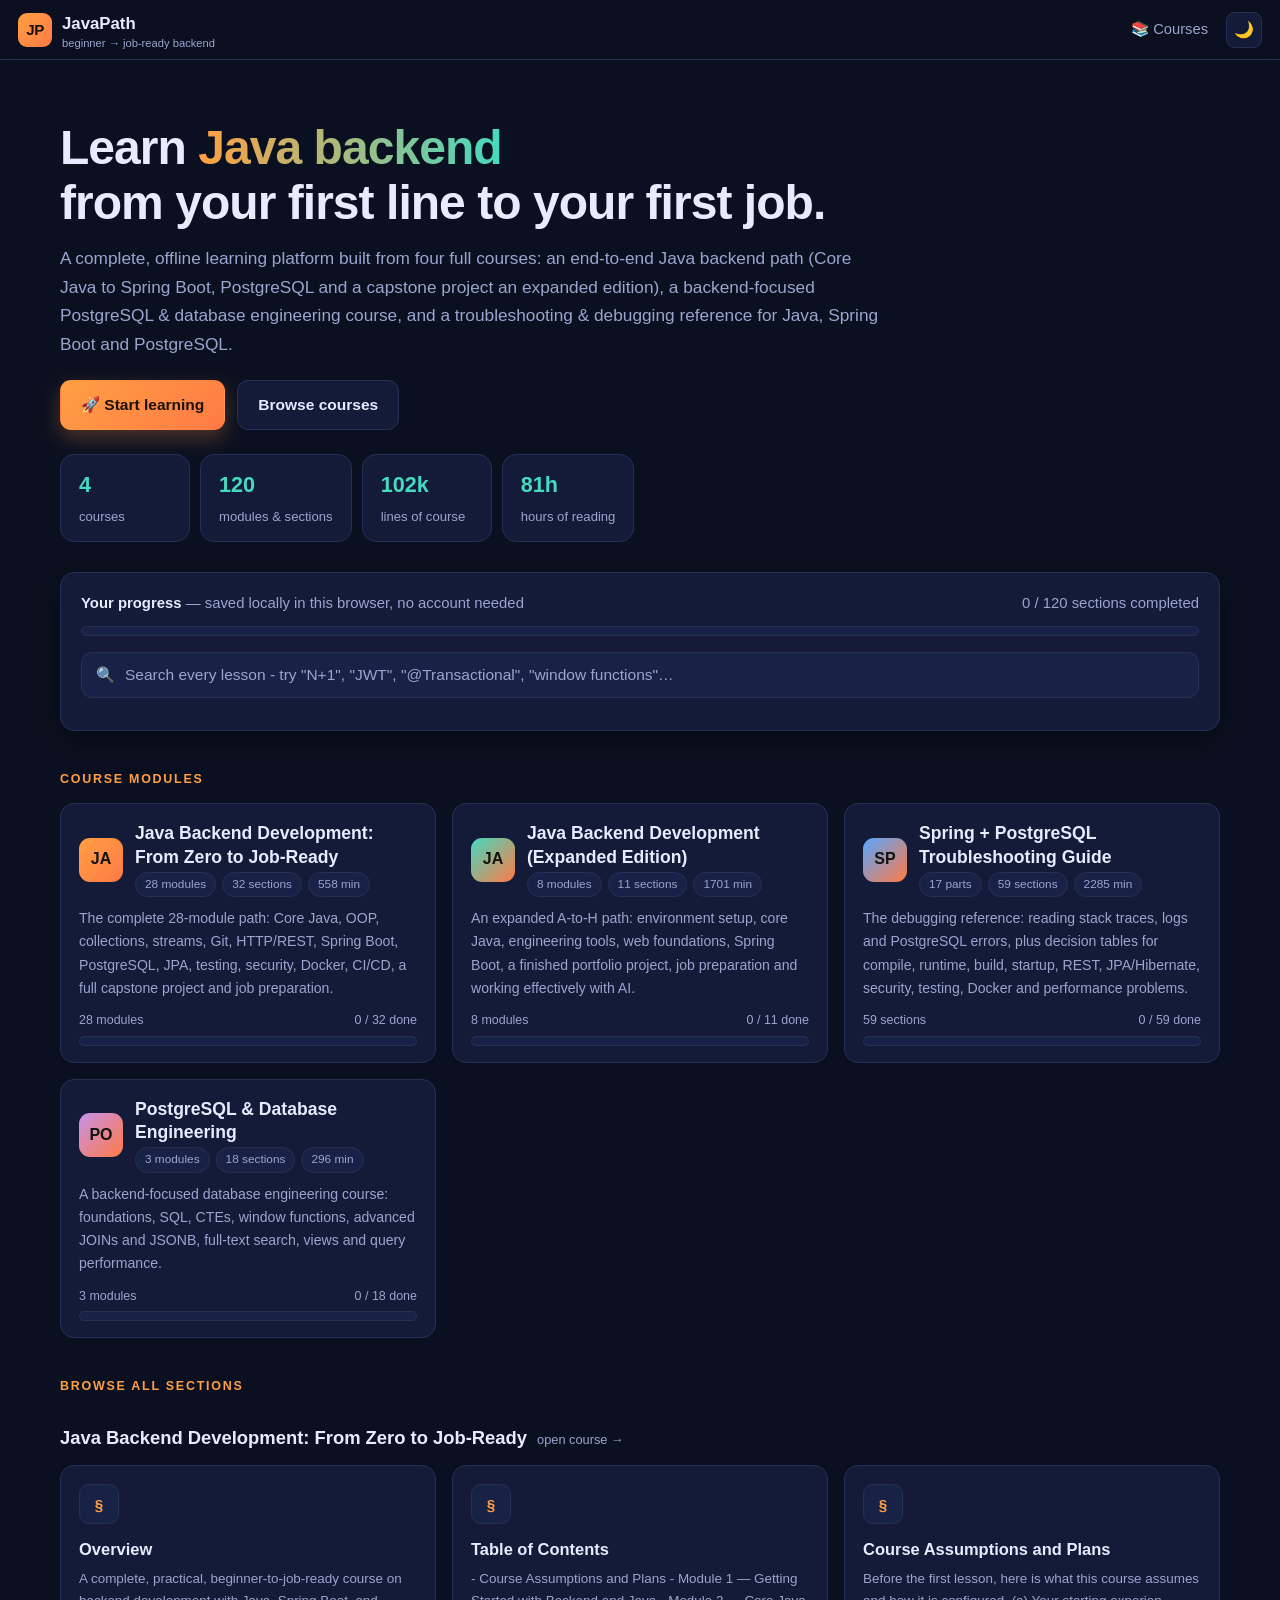
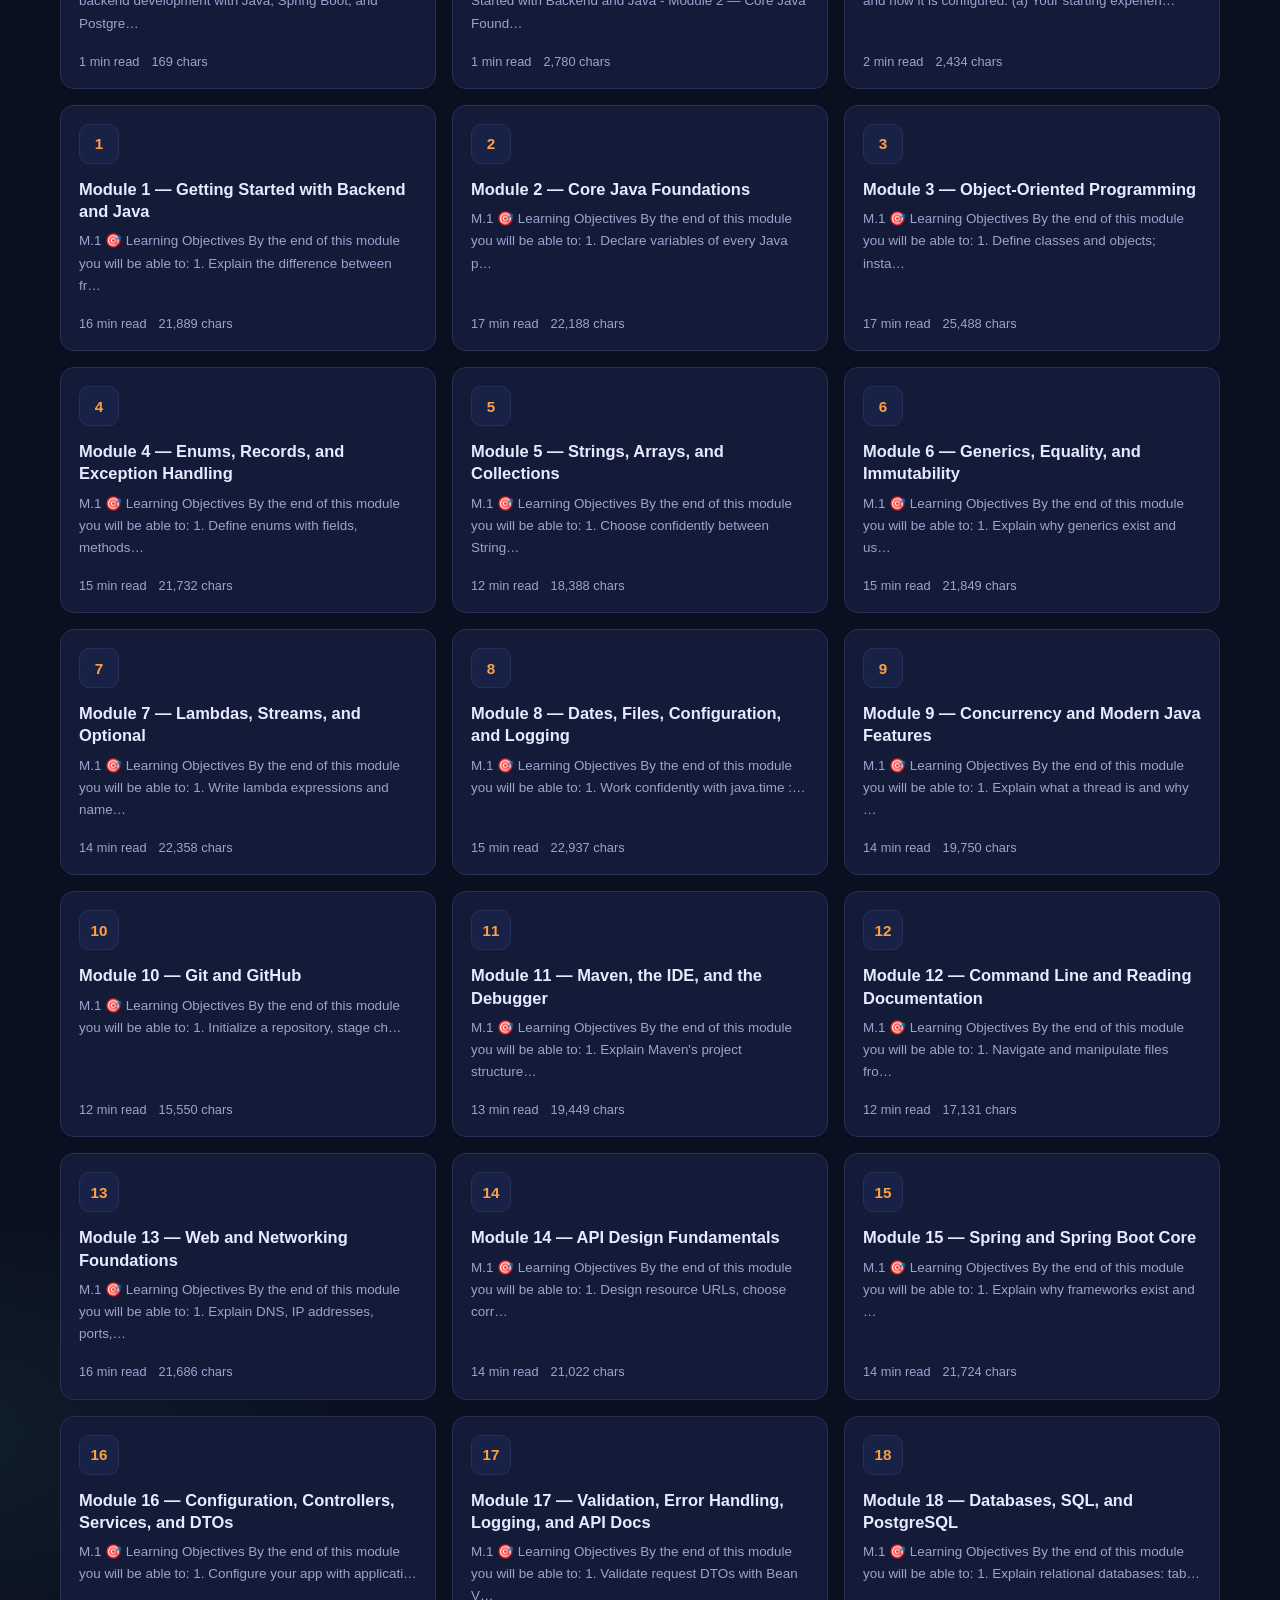
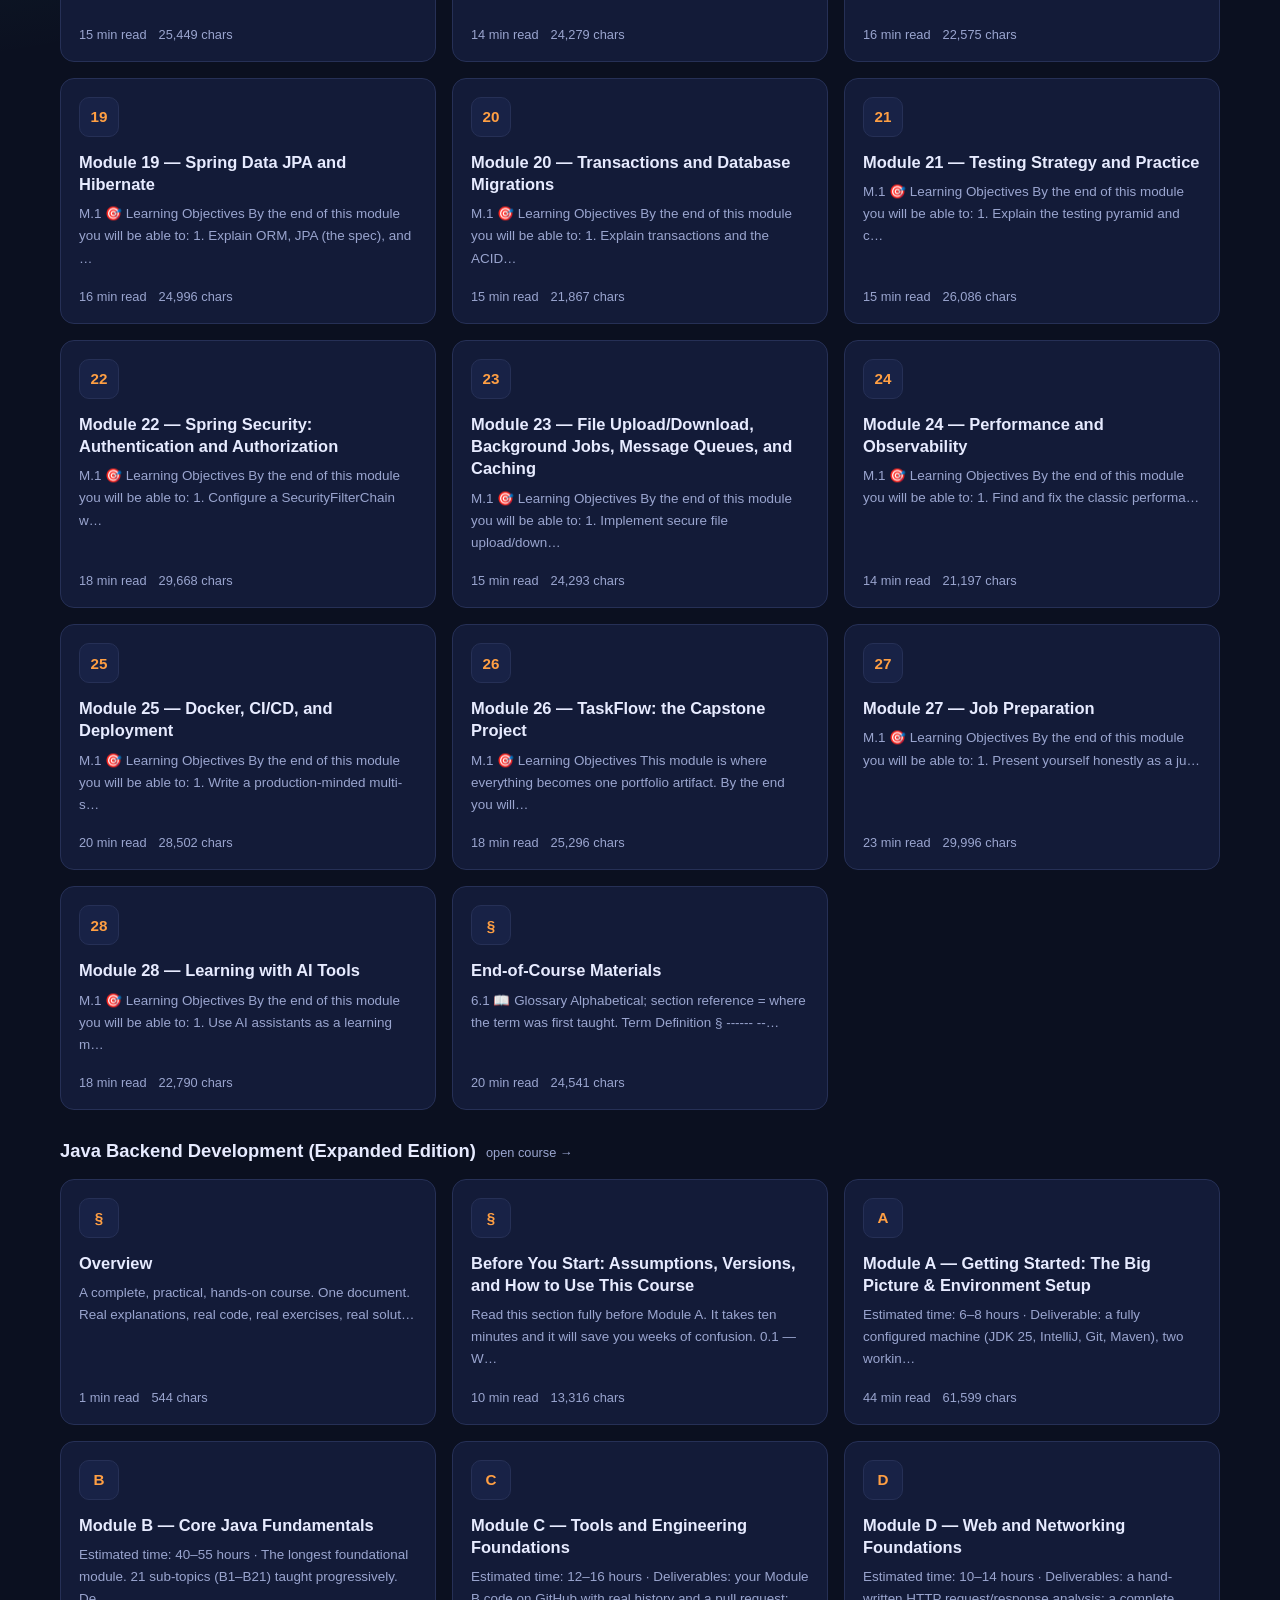
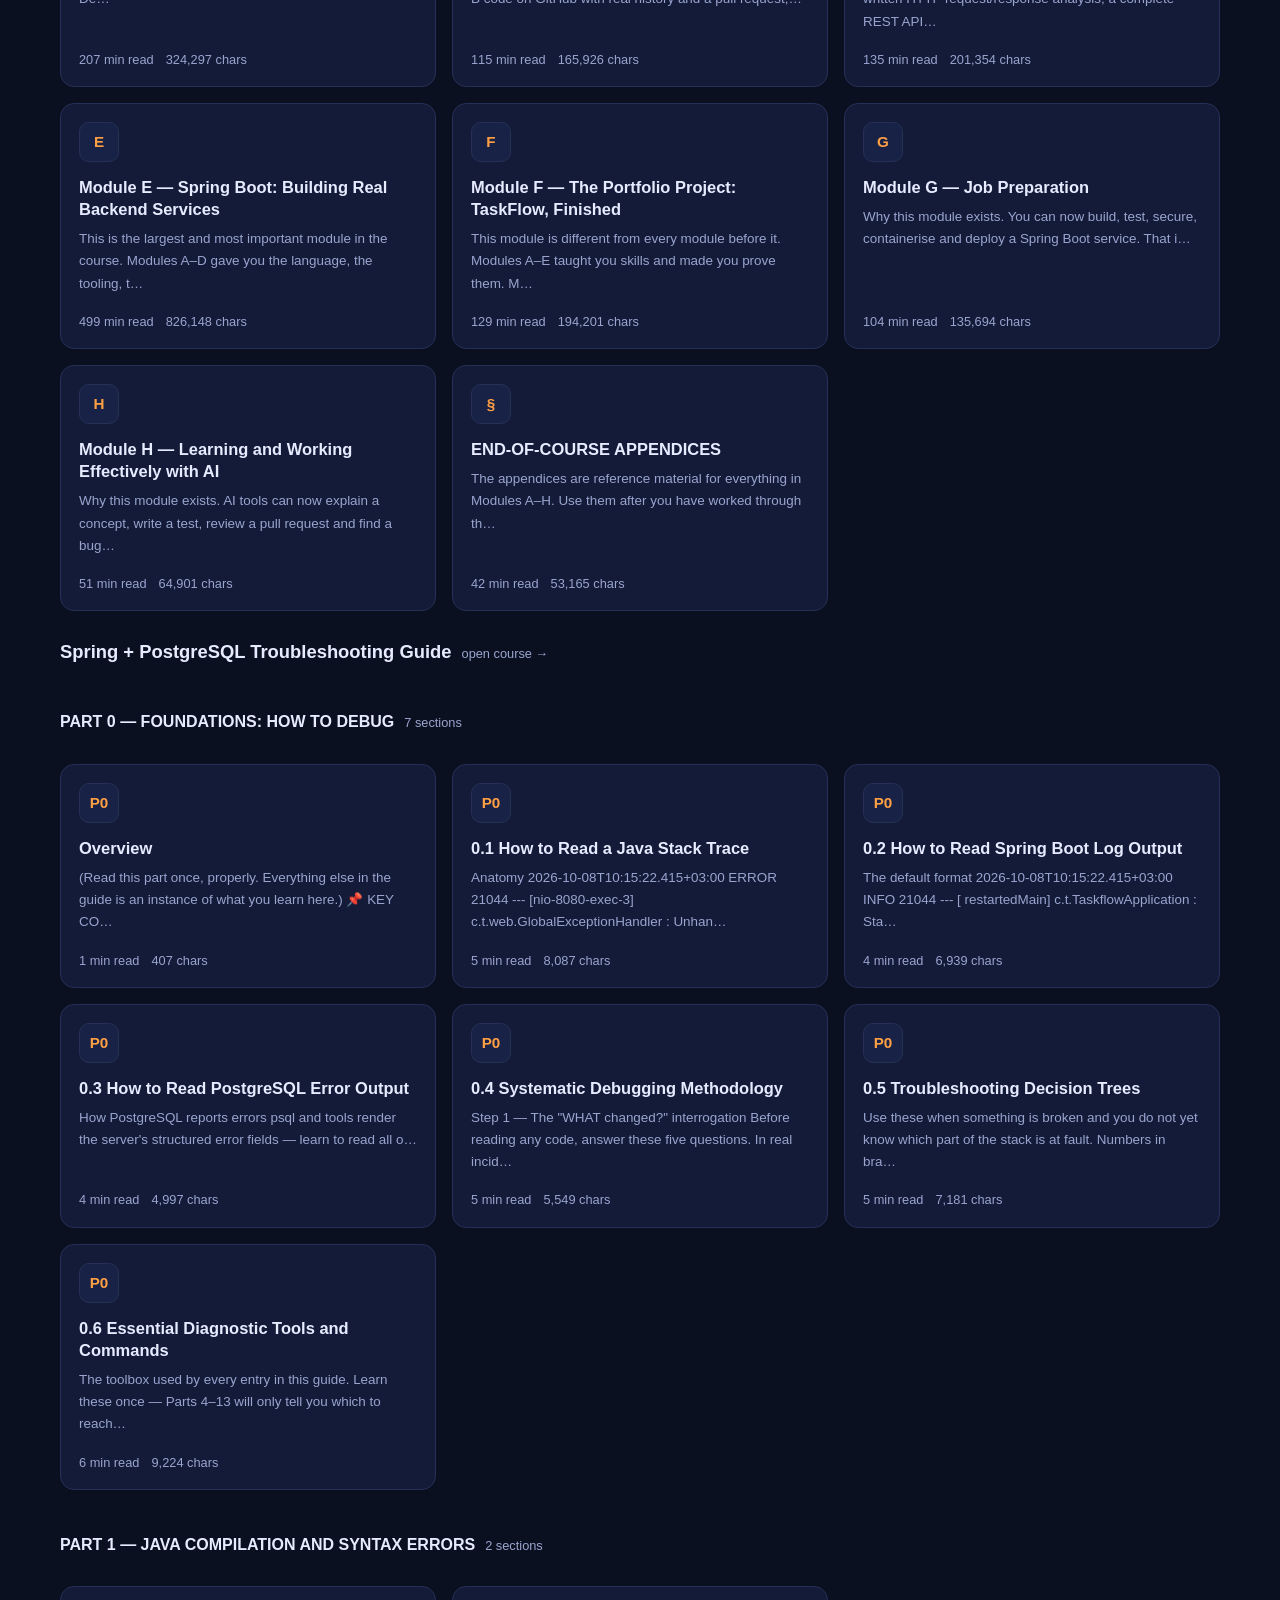
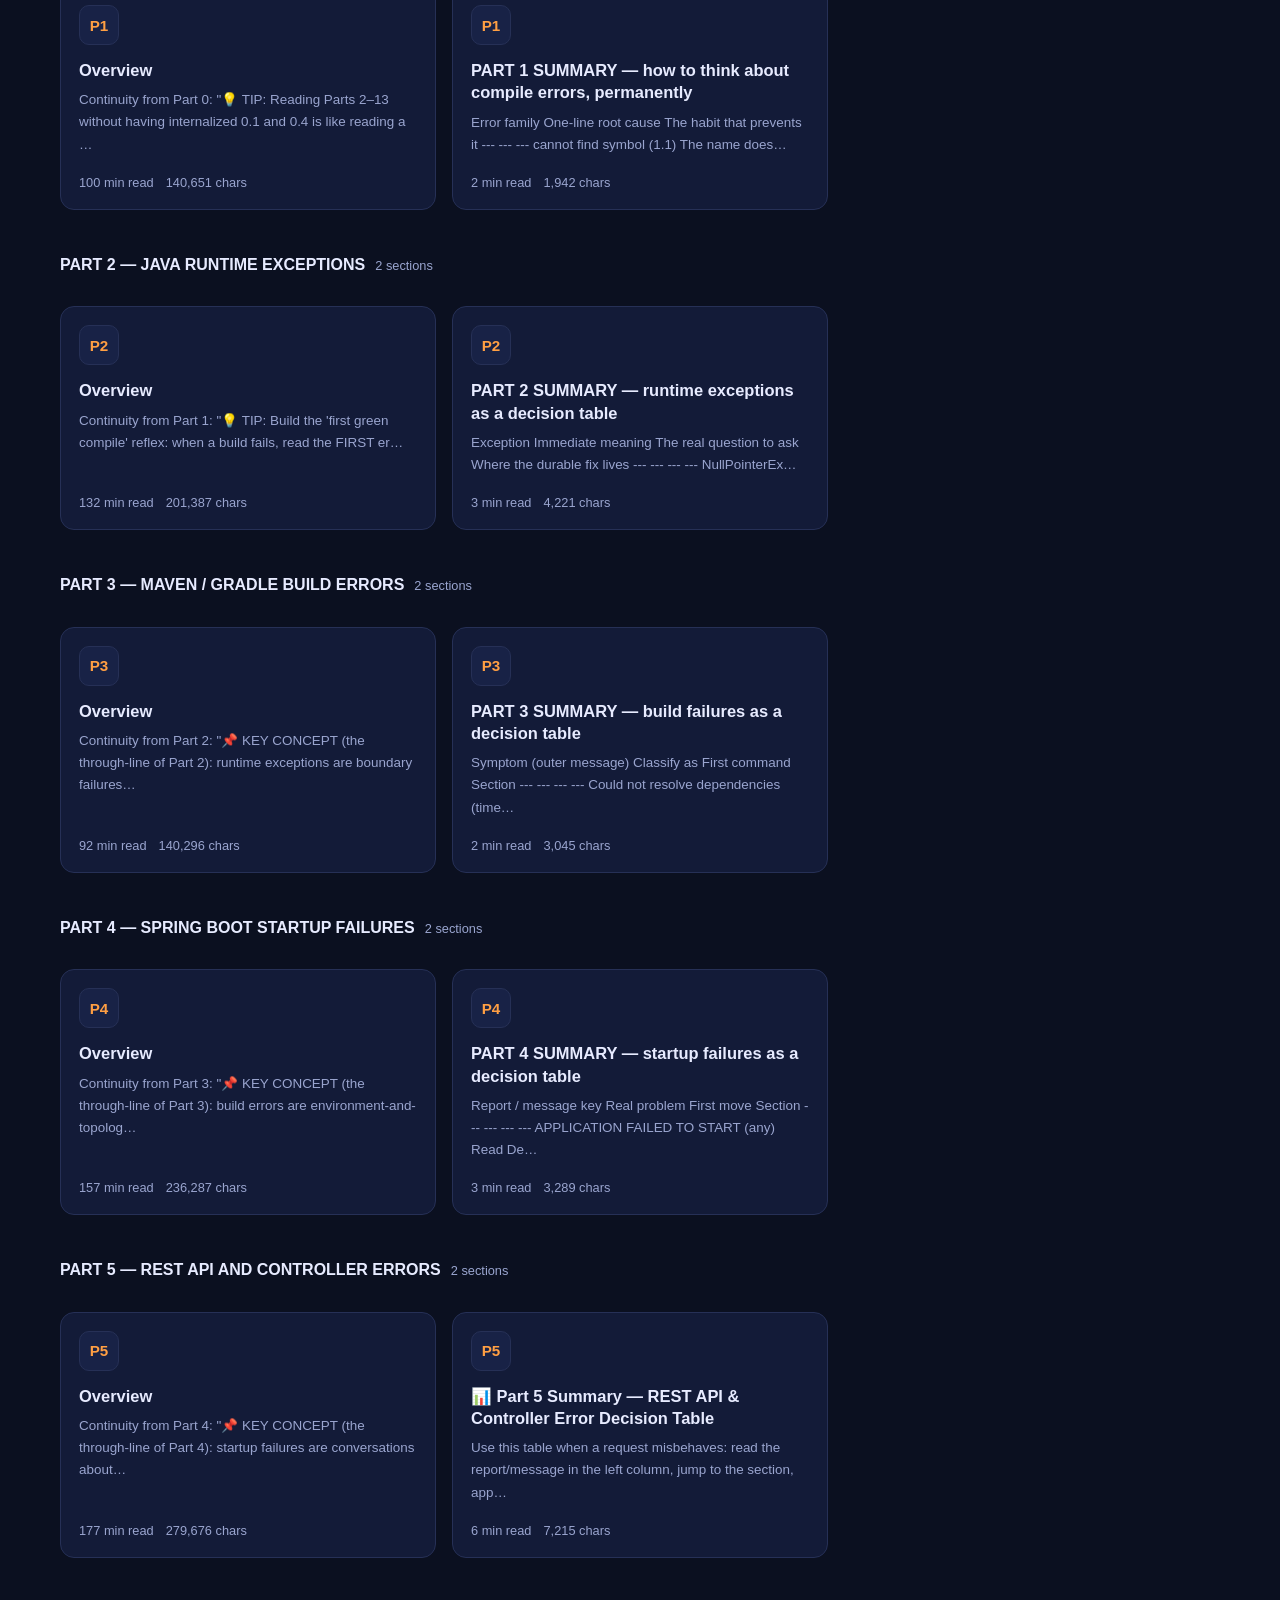
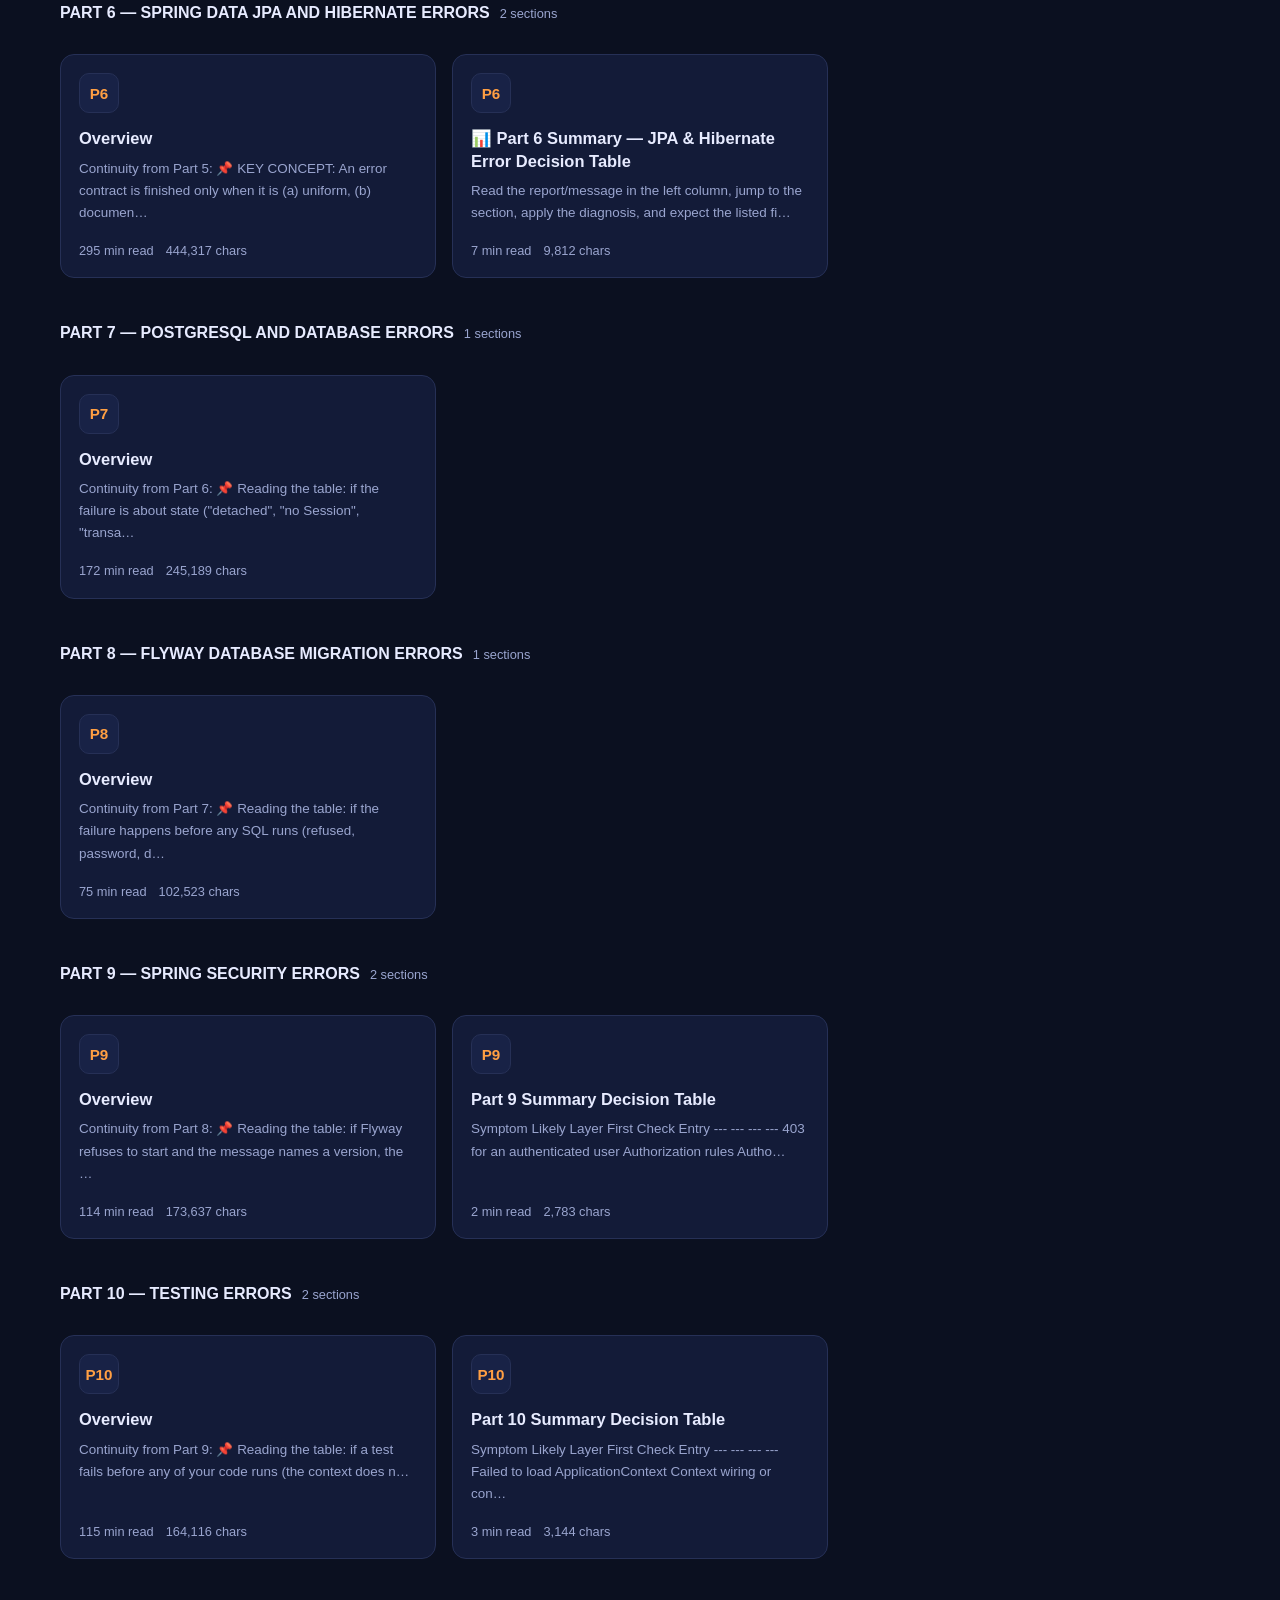
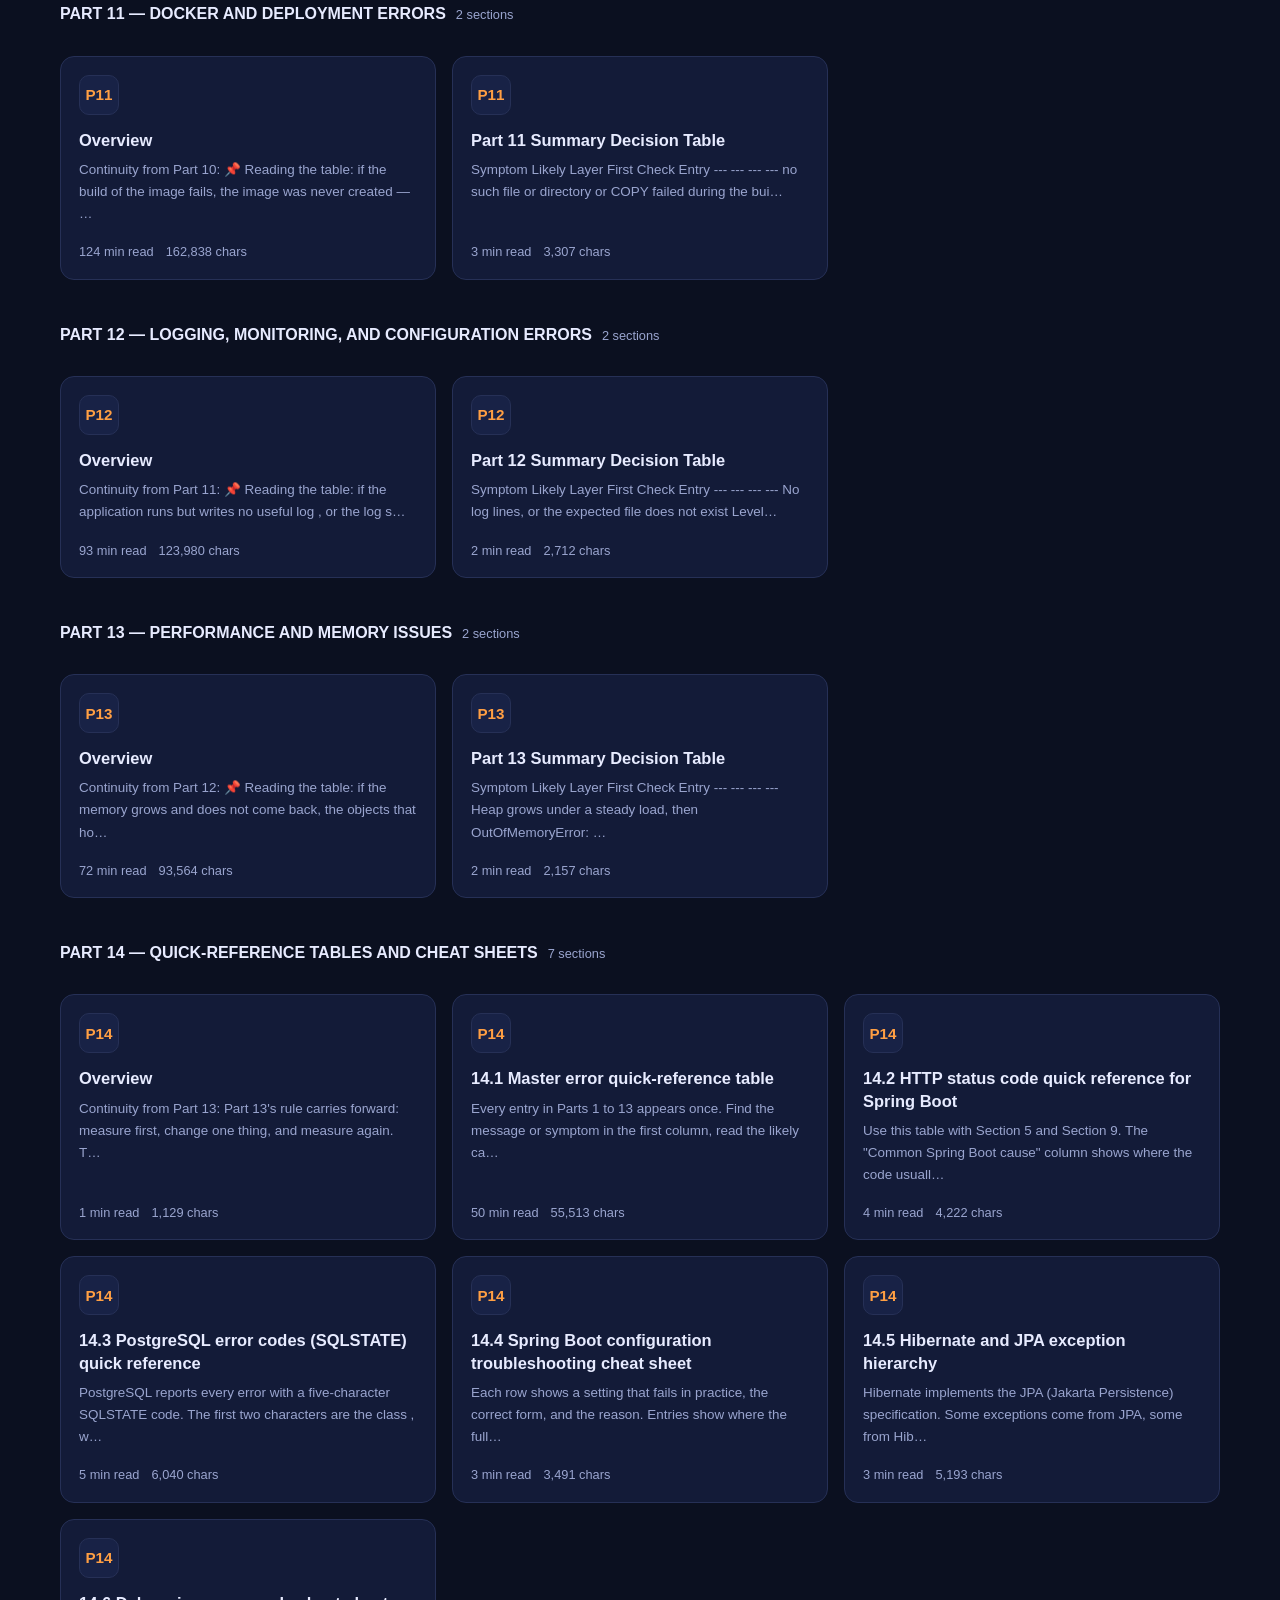
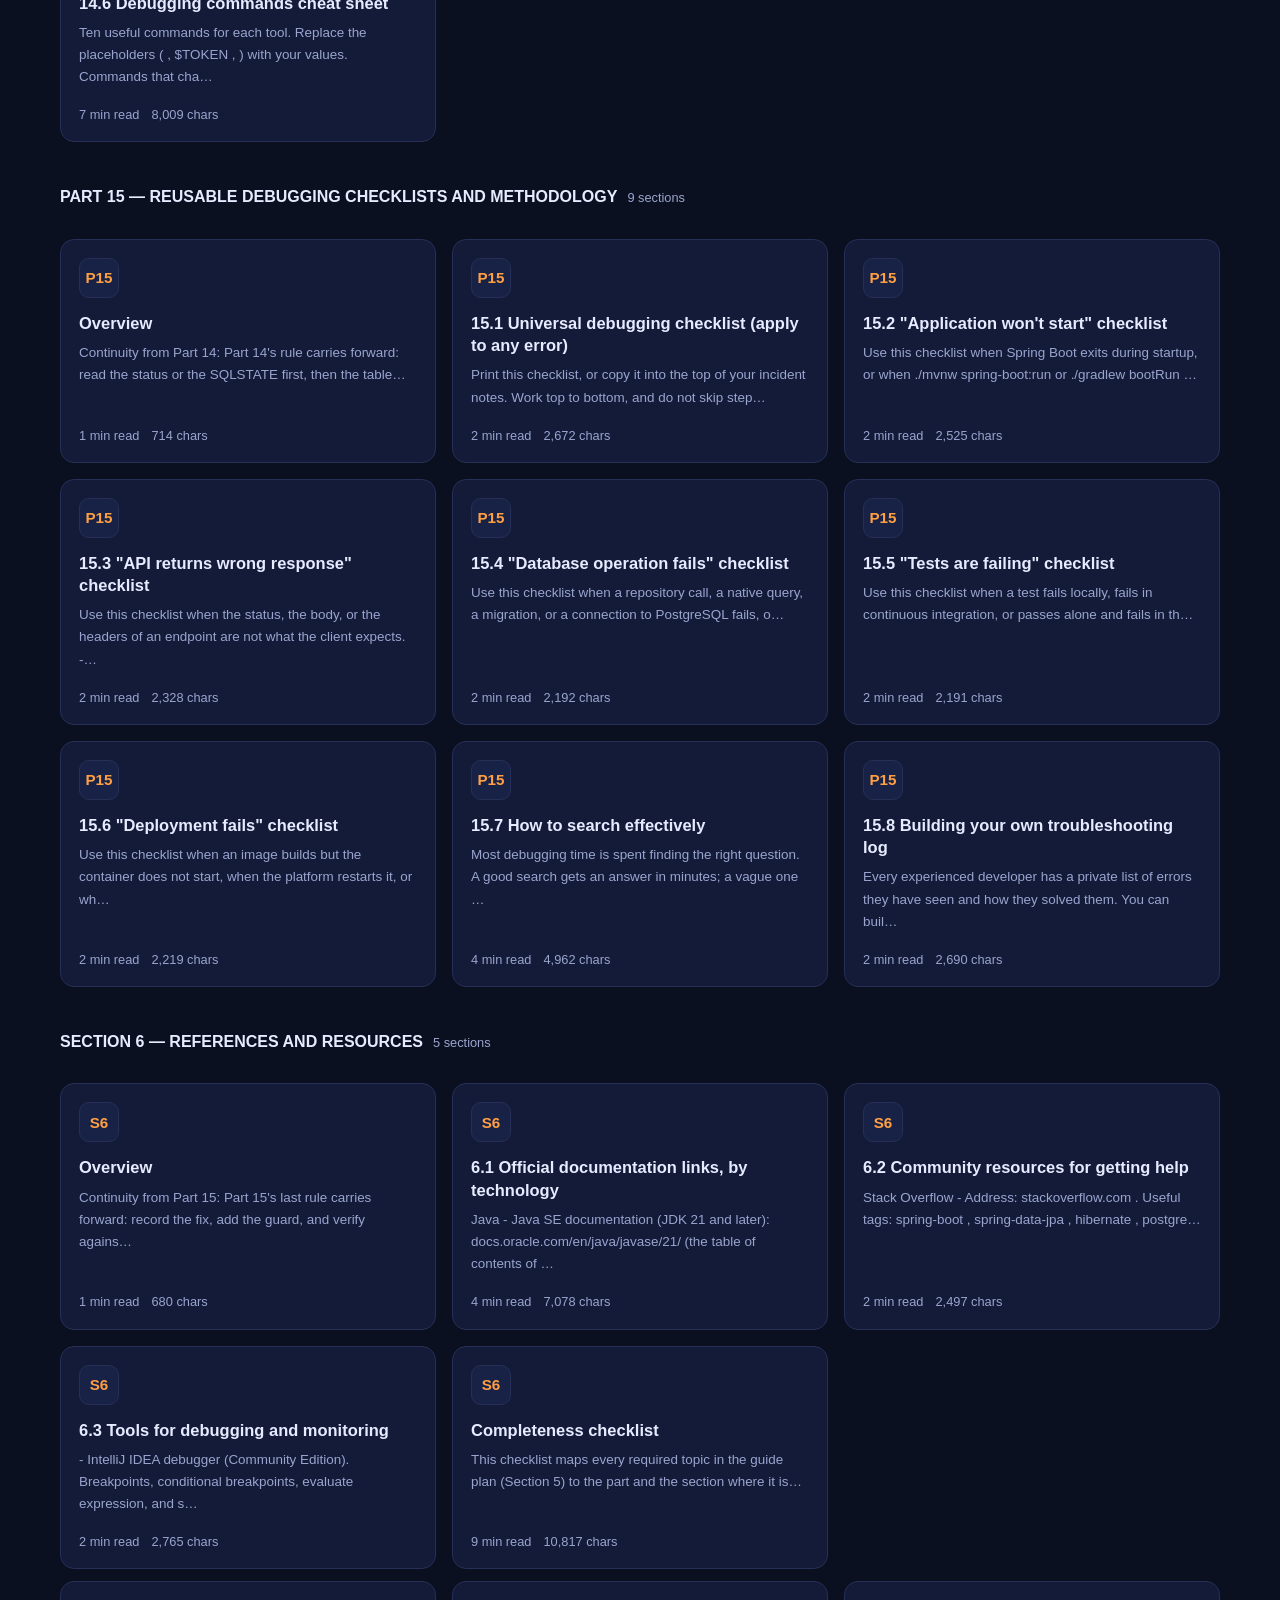
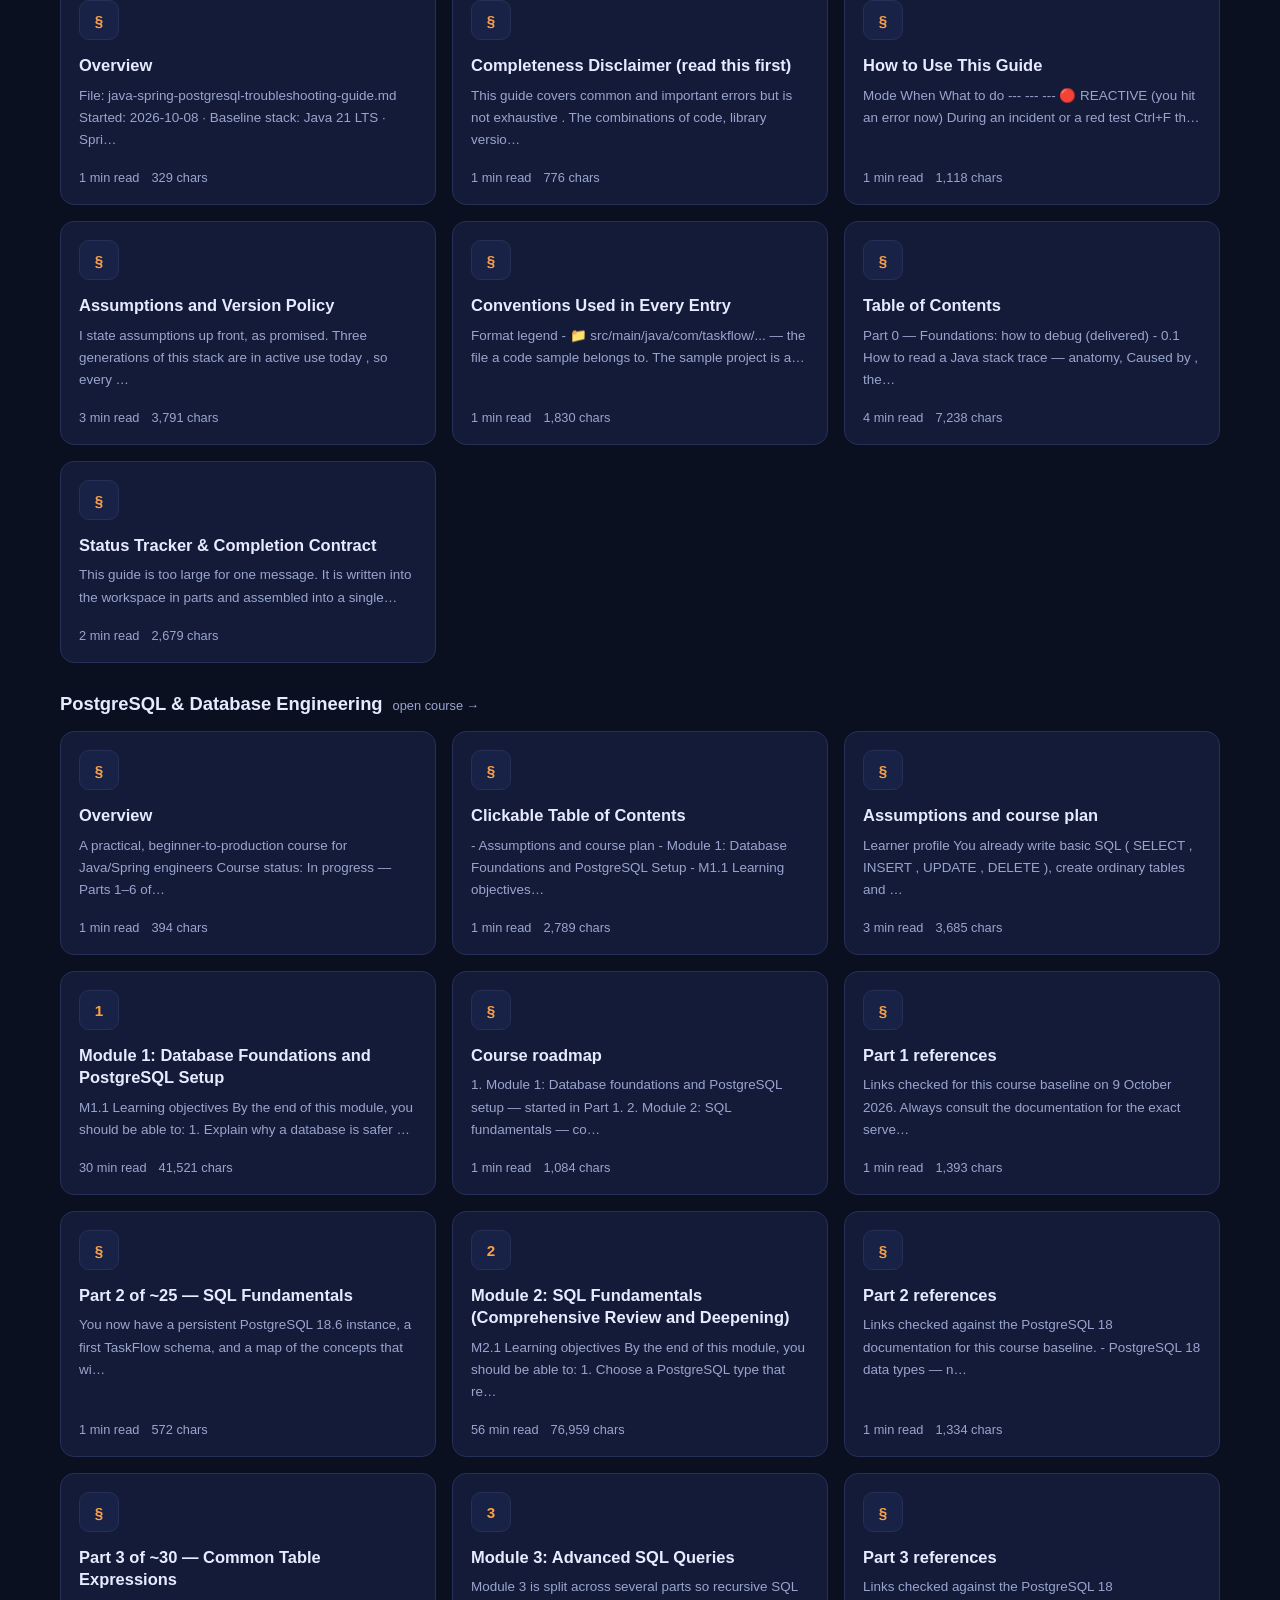
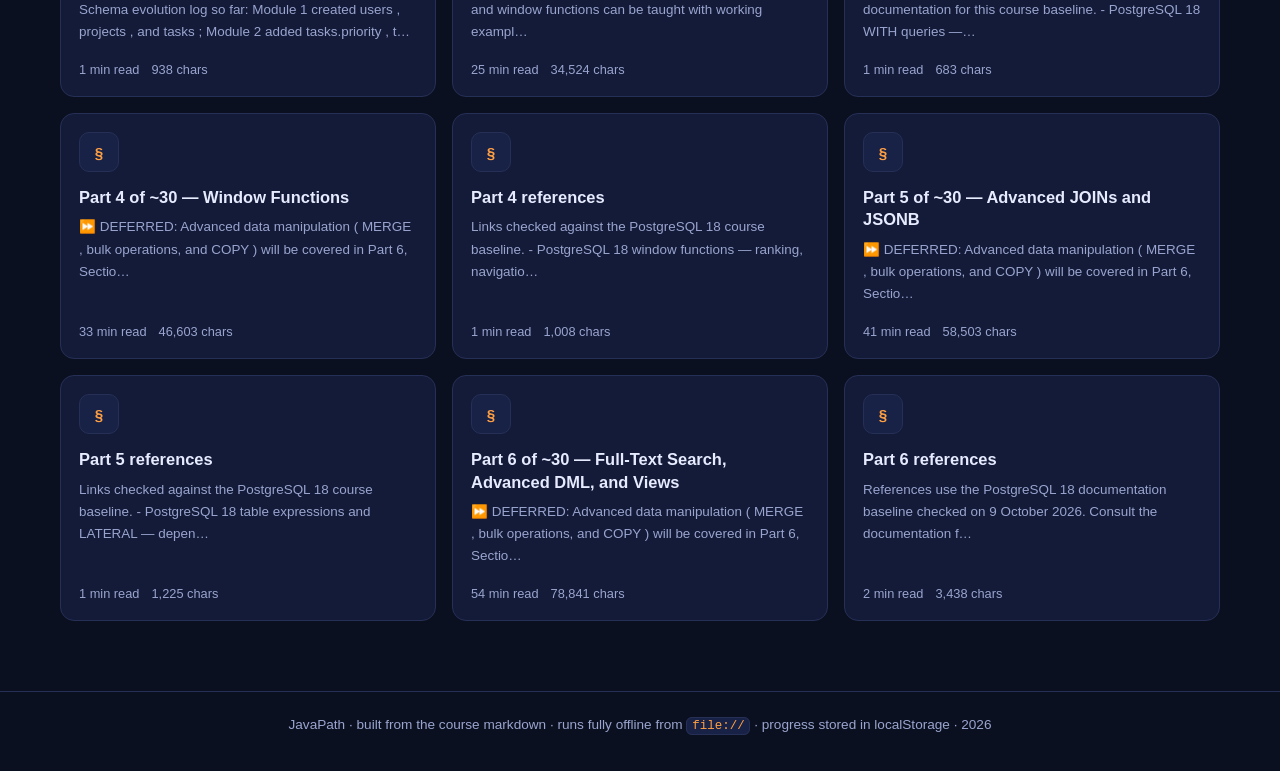
==== index.html @ a3d30bba "Add JavaPath offline learning platform (4 courses, 120 sections)" ====
<!DOCTYPE html>
<html lang="en" data-theme="dark">
<head>
  <meta charset="utf-8">
  <meta name="viewport" content="width=device-width, initial-scale=1">
  <title>JavaPath - Learn Java Backend Development</title>
  <meta name="description" content="A multi-course learning platform: Java backend development, Spring Boot, PostgreSQL, database engineering and a full troubleshooting reference - all in your browser, fully offline.">
  <link rel="stylesheet" href="assets/style.css">
  <link rel="icon" href="data:image/svg+xml,<svg xmlns='http://www.w3.org/2000/svg' viewBox='0 0 100 100'><rect width='100' height='100' rx='22' fill='%23ff9f43'/><text x='50' y='68' font-size='52' font-family='Arial' font-weight='900' text-anchor='middle' fill='%231a1005'>JP</text></svg>">
</head>
<body data-page="index">

  <header class="site-header">
    <a class="brand" href="index.html">
      <span class="brand-mark">JP</span>
      <span>JavaPath<small>beginner &rarr; job-ready backend</small></span>
    </a>
    <div class="header-spacer"></div>
    <nav class="header-nav">
      <a href="#courses" class="hide-mobile">&#128218; Courses</a>
      <button class="icon-btn theme-toggle" type="button" aria-label="Toggle theme">&#127769;</button>
    </nav>
  </header>

  <main>
    <section class="hero">
      <h1>Learn <span class="grad">Java backend</span><br>from your first line to your first job.</h1>
      <p class="lead">
        A complete, offline learning platform built from four full courses: an end-to-end
        Java backend path (Core Java to Spring Boot, PostgreSQL and a capstone project an
        expanded edition), a backend-focused PostgreSQL &amp; database engineering course,
        and a troubleshooting &amp; debugging reference for Java, Spring Boot and PostgreSQL.
      </p>
      <div class="hero-actions">
        <a class="btn btn-primary" id="btn-start" href="#">&#128640; Start learning</a>
        <a class="btn btn-ghost" id="btn-resume" href="#" style="display:none">&#9654; Resume</a>
        <a class="btn btn-ghost" href="#courses">Browse courses</a>
      </div>
      <div class="stats">
        <div class="stat"><b id="stat-courses">4</b><span>courses</span></div>
        <div class="stat"><b id="stat-sections">-</b><span>modules &amp; sections</span></div>
        <div class="stat"><b id="stat-lines">-</b><span>lines of course</span></div>
        <div class="stat"><b id="stat-hours">-</b><span>hours of reading</span></div>
      </div>
    </section>

    <section class="panel">
      <div class="progress-head">
        <span><b>Your progress</b> &mdash; saved locally in this browser, no account needed</span>
        <span id="prog-text"><b>0 / 0</b> sections completed</span>
      </div>
      <div class="bar"><i id="prog-fill"></i></div>

      <div class="searchbox">
        <span>&#128269;</span>
        <input id="search" type="search" placeholder="Search every lesson - try &quot;N+1&quot;, &quot;JWT&quot;, &quot;@Transactional&quot;, &quot;window functions&quot;&hellip;" autocomplete="off">
      </div>
      <div class="search-meta" id="search-meta"></div>
      <div class="results" id="results"></div>
    </section>

    <p class="section-label" id="courses">Course modules</p>
    <section class="course-grid" id="course-grid">
      <div class="empty">Loading courses&hellip;</div>
    </section>

    <p class="section-label" id="browse-label">Browse all sections</p>
    <section id="browse">
      <div class="empty">Loading course&hellip;</div>
    </section>
  </main>

  <footer class="site-footer">
    JavaPath &middot; built from the course markdown &middot; runs fully offline from
    <code>file://</code> &middot; progress stored in localStorage &middot; <span id="year"></span>
  </footer>

  <noscript><div class="empty">This platform needs JavaScript to render the courses.</div></noscript>

  <script src="assets/course-data.js"></script>
  <script src="assets/app.js"></script>
</body>
</html>
---- assets/style.css ----
/* ============================================================
   JavaPath - learn Java backend, static course platform
   Dark by default, light via [data-theme="light"].
   ============================================================ */

:root {
  --bg: #0b1020;
  --bg-soft: #0f1630;
  --surface: #131b38;
  --surface-2: #182246;
  --border: #263056;
  --text: #e7ebff;
  --text-dim: #9aa5cf;
  --accent: #ff9f43;
  --accent-2: #45d9c0;
  --accent-ink: #1a1005;
  --danger: #ff6b6b;
  --ok: #3ddc84;
  --info: #58a6ff;
  --shadow: 0 10px 30px rgba(0, 0, 0, .35);
  --radius: 14px;
  --mono: "Cascadia Code", "JetBrains Mono", Consolas, "Courier New", monospace;
  --sans: -apple-system, BlinkMacSystemFont, "Segoe UI", Roboto, Helvetica, Arial, sans-serif;
  --header-h: 60px;
}

[data-theme="light"] {
  --bg: #f4f6fc;
  --bg-soft: #eceffb;
  --surface: #ffffff;
  --surface-2: #f1f3fb;
  --border: #d9deee;
  --text: #1c2340;
  --text-dim: #5c6690;
  --accent: #d97706;
  --accent-2: #0d9488;
  --accent-ink: #fff8ec;
  --danger: #d64545;
  --ok: #148a4b;
  --info: #2563eb;
  --shadow: 0 8px 24px rgba(30, 40, 90, .10);
}

* { box-sizing: border-box; }

html { scroll-behavior: smooth; }

body {
  margin: 0;
  font-family: var(--sans);
  background:
    radial-gradient(1000px 500px at 85% -10%, rgba(255, 159, 67, .10), transparent 60%),
    radial-gradient(900px 420px at -10% 20%, rgba(69, 217, 192, .08), transparent 55%),
    var(--bg);
  color: var(--text);
  line-height: 1.65;
  min-height: 100vh;
}

a { color: var(--accent-2); text-decoration: none; }
a:hover { text-decoration: underline; }

code {
  font-family: var(--mono);
  font-size: .92em;
  background: var(--surface-2);
  border: 1px solid var(--border);
  border-radius: 6px;
  padding: .08em .38em;
  color: var(--accent);
  overflow-wrap: anywhere;
}

/* ---------------- header ---------------- */

.site-header {
  position: sticky;
  top: 0;
  z-index: 50;
  height: var(--header-h);
  display: flex;
  align-items: center;
  gap: 14px;
  padding: 0 18px;
  background: color-mix(in srgb, var(--bg) 82%, transparent);
  backdrop-filter: blur(10px);
  border-bottom: 1px solid var(--border);
}

.brand {
  display: flex;
  align-items: center;
  gap: 10px;
  font-weight: 800;
  font-size: 1.05rem;
  color: var(--text);
}
.brand:hover { text-decoration: none; }

.brand-mark {
  display: inline-grid;
  place-items: center;
  width: 34px;
  height: 34px;
  border-radius: 9px;
  background: linear-gradient(135deg, var(--accent), #ff7a45);
  color: var(--accent-ink);
  font-weight: 900;
  font-size: .95rem;
  letter-spacing: -.5px;
}

.brand small {
  display: block;
  font-weight: 500;
  font-size: .7rem;
  color: var(--text-dim);
  line-height: 1;
}

.header-spacer { flex: 1; }

.header-nav {
  display: flex;
  align-items: center;
  gap: 8px;
}

.header-nav a {
  color: var(--text-dim);
  font-size: .92rem;
  padding: 7px 10px;
  border-radius: 8px;
}
.header-nav a:hover { background: var(--surface-2); color: var(--text); text-decoration: none; }

.icon-btn {
  border: 1px solid var(--border);
  background: var(--surface);
  color: var(--text);
  font-size: 1rem;
  width: 36px;
  height: 36px;
  border-radius: 9px;
  cursor: pointer;
  display: inline-grid;
  place-items: center;
  transition: transform .12s ease, background .12s ease;
}
.icon-btn:hover { background: var(--surface-2); transform: translateY(-1px); }

.hamburger { display: none; }

/* ---------------- shared ---------------- */

main {
  max-width: 1200px;
  margin: 0 auto;
  padding: 26px 20px 70px;
}

.btn {
  display: inline-flex;
  align-items: center;
  gap: 8px;
  border: 1px solid transparent;
  border-radius: 11px;
  padding: 11px 20px;
  font-size: .97rem;
  font-weight: 700;
  cursor: pointer;
  font-family: var(--sans);
  transition: transform .12s ease, box-shadow .12s ease, background .12s ease;
}
.btn:hover { transform: translateY(-2px); text-decoration: none; }

.btn-primary {
  background: linear-gradient(135deg, var(--accent), #ff7a45);
  color: var(--accent-ink);
  box-shadow: 0 8px 20px rgba(255, 140, 60, .28);
}

.btn-ghost {
  background: var(--surface);
  color: var(--text);
  border-color: var(--border);
}
.btn-ghost:hover { background: var(--surface-2); }

.btn-ok { background: var(--ok); color: #06240f; }

.chip {
  display: inline-flex;
  align-items: center;
  gap: 6px;
  background: var(--surface);
  border: 1px solid var(--border);
  color: var(--text-dim);
  border-radius: 999px;
  padding: 6px 13px;
  font-size: .85rem;
  cursor: pointer;
  margin: 4px 6px 4px 0;
}
.chip:hover { border-color: var(--accent-2); color: var(--text); text-decoration: none; }

.section-label {
  font-size: .78rem;
  font-weight: 800;
  letter-spacing: .14em;
  text-transform: uppercase;
  color: var(--accent);
  margin: 38px 0 14px;
}

/* ---------------- hero ---------------- */

.hero { padding: 34px 0 8px; }

.hero h1 {
  font-size: clamp(1.9rem, 4.4vw, 3rem);
  line-height: 1.15;
  margin: 0 0 14px;
  letter-spacing: -.02em;
}

.hero h1 .grad {
  background: linear-gradient(90deg, var(--accent), var(--accent-2));
  -webkit-background-clip: text;
  background-clip: text;
  color: transparent;
}

.hero p.lead {
  font-size: 1.08rem;
  color: var(--text-dim);
  max-width: 820px;
  margin: 0 0 22px;
}

.hero-actions { display: flex; flex-wrap: wrap; gap: 12px; margin-bottom: 8px; }

.stats {
  display: flex;
  flex-wrap: wrap;
  gap: 10px;
  margin-top: 24px;
}

.stat {
  background: var(--surface);
  border: 1px solid var(--border);
  border-radius: var(--radius);
  padding: 12px 18px;
  min-width: 130px;
}
.stat b { display: block; font-size: 1.35rem; color: var(--accent-2); }
.stat span { font-size: .82rem; color: var(--text-dim); }

/* ---------------- progress + search ---------------- */

.panel {
  background: var(--surface);
  border: 1px solid var(--border);
  border-radius: var(--radius);
  padding: 18px 20px;
  margin-top: 22px;
  box-shadow: var(--shadow);
}

.progress-head {
  display: flex;
  justify-content: space-between;
  align-items: baseline;
  gap: 12px;
  margin-bottom: 10px;
  font-size: .93rem;
  color: var(--text-dim);
  flex-wrap: wrap;
}
.progress-head b { color: var(--text); }

.bar {
  height: 10px;
  border-radius: 999px;
  background: var(--surface-2);
  border: 1px solid var(--border);
  overflow: hidden;
}
.bar > i {
  display: block;
  height: 100%;
  width: 0;
  background: linear-gradient(90deg, var(--accent), var(--accent-2));
  border-radius: 999px;
  transition: width .4s ease;
}

.searchbox {
  display: flex;
  align-items: center;
  gap: 10px;
  margin-top: 16px;
  background: var(--surface-2);
  border: 1px solid var(--border);
  border-radius: 11px;
  padding: 4px 6px 4px 14px;
}
.searchbox input {
  flex: 1;
  background: none;
  border: 0;
  outline: 0;
  color: var(--text);
  font-size: .97rem;
  padding: 9px 0;
  font-family: var(--sans);
}
.searchbox input::placeholder { color: var(--text-dim); }
.searchbox span { color: var(--text-dim); font-size: .95rem; }

.search-meta { margin-top: 10px; font-size: .87rem; color: var(--text-dim); }

/* ---------------- course + module grid ---------------- */

.grid {
  display: grid;
  grid-template-columns: repeat(auto-fill, minmax(285px, 1fr));
  gap: 16px;
}

.course-grid {
  display: grid;
  grid-template-columns: repeat(auto-fill, minmax(320px, 1fr));
  gap: 16px;
}

.card {
  position: relative;
  display: flex;
  flex-direction: column;
  gap: 8px;
  background: var(--surface);
  border: 1px solid var(--border);
  border-radius: var(--radius);
  padding: 18px 18px 16px;
  color: var(--text);
  transition: transform .14s ease, border-color .14s ease, box-shadow .14s ease;
  overflow: hidden;
}
.card:hover {
  transform: translateY(-4px);
  border-color: var(--accent);
  box-shadow: var(--shadow);
  text-decoration: none;
}
.card::after {
  content: "";
  position: absolute;
  inset: auto 0 0 0;
  height: 3px;
  background: linear-gradient(90deg, var(--accent), var(--accent-2));
  opacity: 0;
  transition: opacity .14s ease;
}
.card:hover::after { opacity: 1; }

.card .num {
  width: 40px;
  height: 40px;
  border-radius: 10px;
  display: grid;
  place-items: center;
  font-weight: 900;
  background: var(--surface-2);
  border: 1px solid var(--border);
  color: var(--accent);
  font-size: .95rem;
}
.card.done .num {
  background: rgba(61, 220, 132, .14);
  border-color: var(--ok);
  color: var(--ok);
}

.card h3 { margin: 6px 0 0; font-size: 1.03rem; line-height: 1.35; }

.card .meta {
  display: flex;
  gap: 12px;
  font-size: .8rem;
  color: var(--text-dim);
  margin-top: auto;
  padding-top: 8px;
}

.card .badge-done {
  position: absolute;
  top: 14px;
  right: 14px;
  font-size: .72rem;
  font-weight: 800;
  color: var(--ok);
  background: rgba(61, 220, 132, .12);
  border: 1px solid rgba(61, 220, 132, .4);
  padding: 3px 9px;
  border-radius: 999px;
}

.card .snippet { font-size: .84rem; color: var(--text-dim); }
.card .snippet mark,
.result mark {
  background: rgba(255, 159, 67, .3);
  color: var(--text);
  border-radius: 3px;
  padding: 0 2px;
}

/* course card specifics */
.course-card { gap: 10px; }
.course-card .cc-top { display: flex; align-items: center; gap: 12px; }
.course-card .cc-mark {
  width: 44px;
  height: 44px;
  flex: 0 0 44px;
  border-radius: 11px;
  display: grid;
  place-items: center;
  font-weight: 900;
  color: #10130f;
  font-size: 1rem;
}
.course-card h3 { margin: 0; font-size: 1.1rem; }
.course-card .cc-sub { font-size: .88rem; color: var(--text-dim); margin: 0; }
.course-card .cc-features { display: flex; flex-wrap: wrap; gap: 6px; margin-top: 2px; }
.course-card .cc-features span {
  font-size: .74rem;
  color: var(--text-dim);
  background: var(--surface-2);
  border: 1px solid var(--border);
  border-radius: 999px;
  padding: 2px 9px;
}
.course-card .cc-progress { margin-top: auto; }
.course-card .cc-progress .cc-line {
  display: flex; justify-content: space-between; font-size: .78rem; color: var(--text-dim); margin-bottom: 5px;
}

/* parts / groups */
.group-head {
  display: flex;
  align-items: baseline;
  gap: 10px;
  margin: 26px 0 12px;
  flex-wrap: wrap;
}
.group-head h2 { margin: 0; font-size: 1.15rem; }
.group-head .g-count { font-size: .8rem; color: var(--text-dim); }

/* search results */
.results { display: grid; gap: 10px; margin-top: 14px; }
.result {
  display: block;
  background: var(--surface);
  border: 1px solid var(--border);
  border-radius: 11px;
  padding: 12px 15px;
  color: var(--text);
}
.result:hover { border-color: var(--accent-2); text-decoration: none; }
.result .r-top { display: flex; gap: 8px; align-items: baseline; flex-wrap: wrap; }
.result .r-course { font-size: .72rem; text-transform: uppercase; letter-spacing: .08em; color: var(--accent); font-weight: 800; }
.result .r-title { font-weight: 700; }
.result .r-snippet { font-size: .85rem; color: var(--text-dim); margin-top: 4px; }

/* ---------------- footer ---------------- */

.site-footer {
  border-top: 1px solid var(--border);
  color: var(--text-dim);
  font-size: .85rem;
  text-align: center;
  padding: 22px 14px 34px;
}

/* ---------------- lesson layout ---------------- */

.shell {
  display: grid;
  grid-template-columns: 304px minmax(0, 1fr);
  gap: 0;
  max-width: 1440px;
  margin: 0 auto;
  min-height: calc(100vh - var(--header-h));
}

.sidebar {
  border-right: 1px solid var(--border);
  background: var(--bg-soft);
  padding: 14px 12px 60px;
  position: sticky;
  top: var(--header-h);
  height: calc(100vh - var(--header-h));
  overflow-y: auto;
  scrollbar-width: thin;
}

.sidebar .searchbox { margin-top: 4px; padding: 2px 4px 2px 10px; }
.sidebar .searchbox input { padding: 7px 0; font-size: .88rem; }

.course-select {
  width: 100%;
  margin-top: 10px;
  background: var(--surface);
  color: var(--text);
  border: 1px solid var(--border);
  border-radius: 9px;
  padding: 9px 10px;
  font-family: var(--sans);
  font-size: .88rem;
}

.nav-group { margin-top: 16px; }
.nav-group > p {
  margin: 0 0 6px;
  padding: 0 8px;
  font-size: .72rem;
  font-weight: 800;
  letter-spacing: .12em;
  text-transform: uppercase;
  color: var(--text-dim);
}

.nav-item {
  display: flex;
  align-items: center;
  gap: 9px;
  padding: 7px 9px;
  border-radius: 9px;
  color: var(--text-dim);
  font-size: .88rem;
  line-height: 1.35;
  border: 1px solid transparent;
}
.nav-item:hover { background: var(--surface-2); color: var(--text); text-decoration: none; }
.nav-item.active {
  background: var(--surface);
  border-color: var(--accent);
  color: var(--text);
  font-weight: 700;
}
.nav-item .n {
  flex: 0 0 26px;
  height: 22px;
  display: grid;
  place-items: center;
  font-size: .72rem;
  font-weight: 800;
  border-radius: 6px;
  background: var(--surface-2);
  border: 1px solid var(--border);
  color: var(--accent);
}
.nav-item.done .n { color: var(--ok); border-color: rgba(61, 220, 132, .5); }
.nav-item .t { flex: 1; min-width: 0; }

.overlay {
  display: none;
  position: fixed;
  inset: 0;
  background: rgba(0, 0, 0, .55);
  z-index: 60;
}

/* ---------------- article ---------------- */

.content { padding: 26px clamp(16px, 4vw, 56px) 90px; min-width: 0; }

.crumb {
  display: flex;
  align-items: center;
  gap: 10px;
  flex-wrap: wrap;
  font-size: .86rem;
  color: var(--text-dim);
  margin-bottom: 8px;
}
.crumb a { color: var(--text-dim); }
.crumb a:hover { color: var(--accent-2); }

.article-head {
  display: flex;
  align-items: flex-start;
  justify-content: space-between;
  gap: 16px;
  flex-wrap: wrap;
  margin-bottom: 6px;
}
.article-head h1 { margin: 0; font-size: clamp(1.4rem, 3vw, 2rem); letter-spacing: -.01em; }

.complete-btn { white-space: nowrap; }
.complete-btn.done { background: rgba(61, 220, 132, .14); border-color: var(--ok); color: var(--ok); }

.toc {
  background: var(--surface);
  border: 1px solid var(--border);
  border-radius: 11px;
  padding: 10px 16px;
  margin: 16px 0 8px;
  font-size: .9rem;
}
.toc summary { cursor: pointer; font-weight: 700; color: var(--accent-2); }
.toc ul { margin: 10px 0 6px; padding-left: 18px; columns: 240px; }
.toc li { margin: 3px 0; break-inside: avoid; }
.toc a { color: var(--text-dim); }
.toc a:hover { color: var(--accent-2); }

article.course {
  max-width: 900px;
  font-size: 1rem;
}

article.course h1,
article.course h2,
article.course h3,
article.course h4 {
  line-height: 1.3;
  scroll-margin-top: calc(var(--header-h) + 14px);
  letter-spacing: -.01em;
}
article.course h1 { font-size: 1.7rem; margin: 34px 0 12px; }
article.course h2 {
  font-size: 1.34rem;
  margin: 38px 0 12px;
  padding-bottom: 8px;
  border-bottom: 1px solid var(--border);
}
article.course h3 { font-size: 1.12rem; margin: 28px 0 10px; color: var(--accent-2); }
article.course h4 { font-size: 1rem; margin: 22px 0 8px; color: var(--accent); }
article.course p { margin: 10px 0; }
article.course ul, article.course ol { padding-left: 24px; margin: 10px 0; }
article.course li { margin: 4px 0; }
article.course hr {
  border: 0;
  border-top: 1px dashed var(--border);
  margin: 30px 0;
}
article.course strong { color: var(--text); }

/* ---- code blocks ---- */

.codeblock { margin: 14px 0; }

.code-head {
  display: flex;
  align-items: center;
  flex-wrap: wrap;
  gap: 6px 10px;
  background: var(--surface);
  border: 1px solid var(--border);
  border-bottom: 0;
  border-radius: 12px 12px 0 0;
  padding: 8px 12px;
  font-size: .84rem;
}

.cb-spacer { flex: 1; }
.cb-lang {
  font-size: .7rem;
  font-weight: 800;
  letter-spacing: .09em;
  text-transform: uppercase;
  background: var(--surface-2);
  border: 1px solid var(--border);
  color: var(--accent);
  border-radius: 6px;
  padding: 2px 8px;
}
.cb-copy {
  font-family: var(--sans);
  font-size: .76rem;
  font-weight: 700;
  color: var(--text);
  background: var(--surface-2);
  border: 1px solid var(--border);
  border-radius: 7px;
  padding: 4px 12px;
  cursor: pointer;
  transition: background .12s ease, border-color .12s ease;
}
.cb-copy:hover { border-color: var(--accent-2); }
.cb-copy.copied { background: rgba(61, 220, 132, .16); border-color: var(--ok); color: var(--ok); }

article.course pre.code,
article.course pre {
  position: relative;
  background: #0a0f22;
  border: 1px solid var(--border);
  border-radius: 12px;
  padding: 16px 18px;
  overflow-x: auto;
  margin: 14px 0;
  line-height: 1.55;
}
.code-head + pre.code { margin-top: 0; border-radius: 0 0 12px 12px; }

article.course pre code {
  background: none;
  border: 0;
  padding: 0;
  color: #dbe4ff;
  font-size: .875rem;
  white-space: pre;
}

/* ---- syntax tokens (code stays dark in both themes) ---- */

.tok-comment { color: #7f91a8; font-style: italic; }
.tok-string { color: #7ed99a; }
.tok-keyword { color: #c792ea; font-weight: 600; }
.tok-number { color: #f2a25c; }
.tok-type { color: #6fd3e8; }
.tok-annotation { color: #ffd479; }
.tok-var { color: #82aaff; }
.tok-key { color: #6fd3e8; font-weight: 600; }
.tok-attr { color: #ffd479; }
.tok-meta { color: #89ddff; }
.tok-add { color: #7ed99a; }
.tok-del { color: #ff8a8a; }

/* ---- callouts ---- */

article.course blockquote.callout {
  margin: 16px 0;
  padding: 12px 16px;
  border-radius: 10px;
  border-left: 4px solid var(--info);
  background: var(--surface);
  color: var(--text);
  font-size: .95rem;
}
article.course blockquote.callout.warning { border-left-color: var(--danger); }
article.course blockquote.callout.tip { border-left-color: var(--ok); }
article.course blockquote.callout.security { border-left-color: var(--accent); }
article.course blockquote.callout.prod { border-left-color: var(--accent-2); }
article.course blockquote.callout.concept { border-left-color: var(--info); }
article.course blockquote { margin: 16px 0; padding: 10px 16px; border-left: 3px solid var(--border); color: var(--text-dim); }

/* ---- tables ---- */

article.course table {
  border-collapse: collapse;
  width: 100%;
  margin: 16px 0;
  font-size: .9rem;
  display: block;
  overflow-x: auto;
}
article.course th, article.course td {
  border: 1px solid var(--border);
  padding: 8px 12px;
  text-align: left;
  vertical-align: top;
  min-width: 90px;
}
article.course th { background: var(--surface-2); color: var(--accent-2); font-weight: 700; }
article.course tr:nth-child(even) td { background: color-mix(in srgb, var(--surface) 55%, transparent); }

article.course input[type="checkbox"] {
  accent-color: var(--accent-2);
  margin-right: 6px;
}
article.course li.task { list-style: none; margin-left: -20px; }

/* ---- details: solutions, quizzes, toc ---- */

article.course details {
  background: var(--surface);
  border: 1px solid var(--border);
  border-radius: 11px;
  padding: 10px 16px;
  margin: 14px 0;
}
article.course details summary {
  cursor: pointer;
  font-weight: 700;
  color: var(--accent-2);
  list-style: none;
}
article.course details summary::-webkit-details-marker { display: none; }
article.course details summary::before { content: "\25B8  "; color: var(--accent); }
article.course details[open] > summary::before { content: "\25BE  "; }
article.course details > *:not(summary) { margin-top: 8px; }

article.course details.quiz {
  border-color: rgba(69, 217, 192, .55);
  background: color-mix(in srgb, var(--surface) 88%, var(--accent-2) 12%);
}
article.course details.quiz summary { color: var(--accent-2); }

article.course details.solution { border-color: rgba(255, 159, 67, .5); }
article.course details.solution summary { color: var(--accent); }

/* ---- pager ---- */

.pager {
  display: flex;
  justify-content: space-between;
  gap: 14px;
  flex-wrap: wrap;
  margin-top: 46px;
  padding-top: 20px;
  border-top: 1px solid var(--border);
  max-width: 900px;
}
.pager a, .pager span {
  flex: 1 1 240px;
  background: var(--surface);
  border: 1px solid var(--border);
  border-radius: 12px;
  padding: 13px 16px;
  color: var(--text);
  font-size: .92rem;
}
.pager a:hover { border-color: var(--accent); text-decoration: none; }
.pager .dir { display: block; font-size: .74rem; text-transform: uppercase; letter-spacing: .1em; color: var(--text-dim); }
.pager .next { text-align: right; }
.pager .disabled { opacity: .45; pointer-events: none; }

.empty {
  color: var(--text-dim);
  padding: 30px 6px;
  text-align: center;
}

/* markdown images */
article.course img { max-width: 100%; border-radius: 10px; }

/* ---------------- responsive ---------------- */

@media (max-width: 960px) {
  .toc ul { columns: 1; }
}

@media (max-width: 860px) {
  .hamburger { display: inline-grid; }
  .shell { grid-template-columns: 1fr; }
  .sidebar {
    position: fixed;
    left: 0;
    top: var(--header-h);
    width: min(84vw, 320px);
    height: calc(100vh - var(--header-h));
    transform: translateX(-105%);
    transition: transform .2s ease;
    z-index: 70;
    box-shadow: var(--shadow);
  }
  body.drawer-open .sidebar { transform: translateX(0); }
  body.drawer-open .overlay { display: block; }
  .header-nav .hide-mobile { display: none; }
}
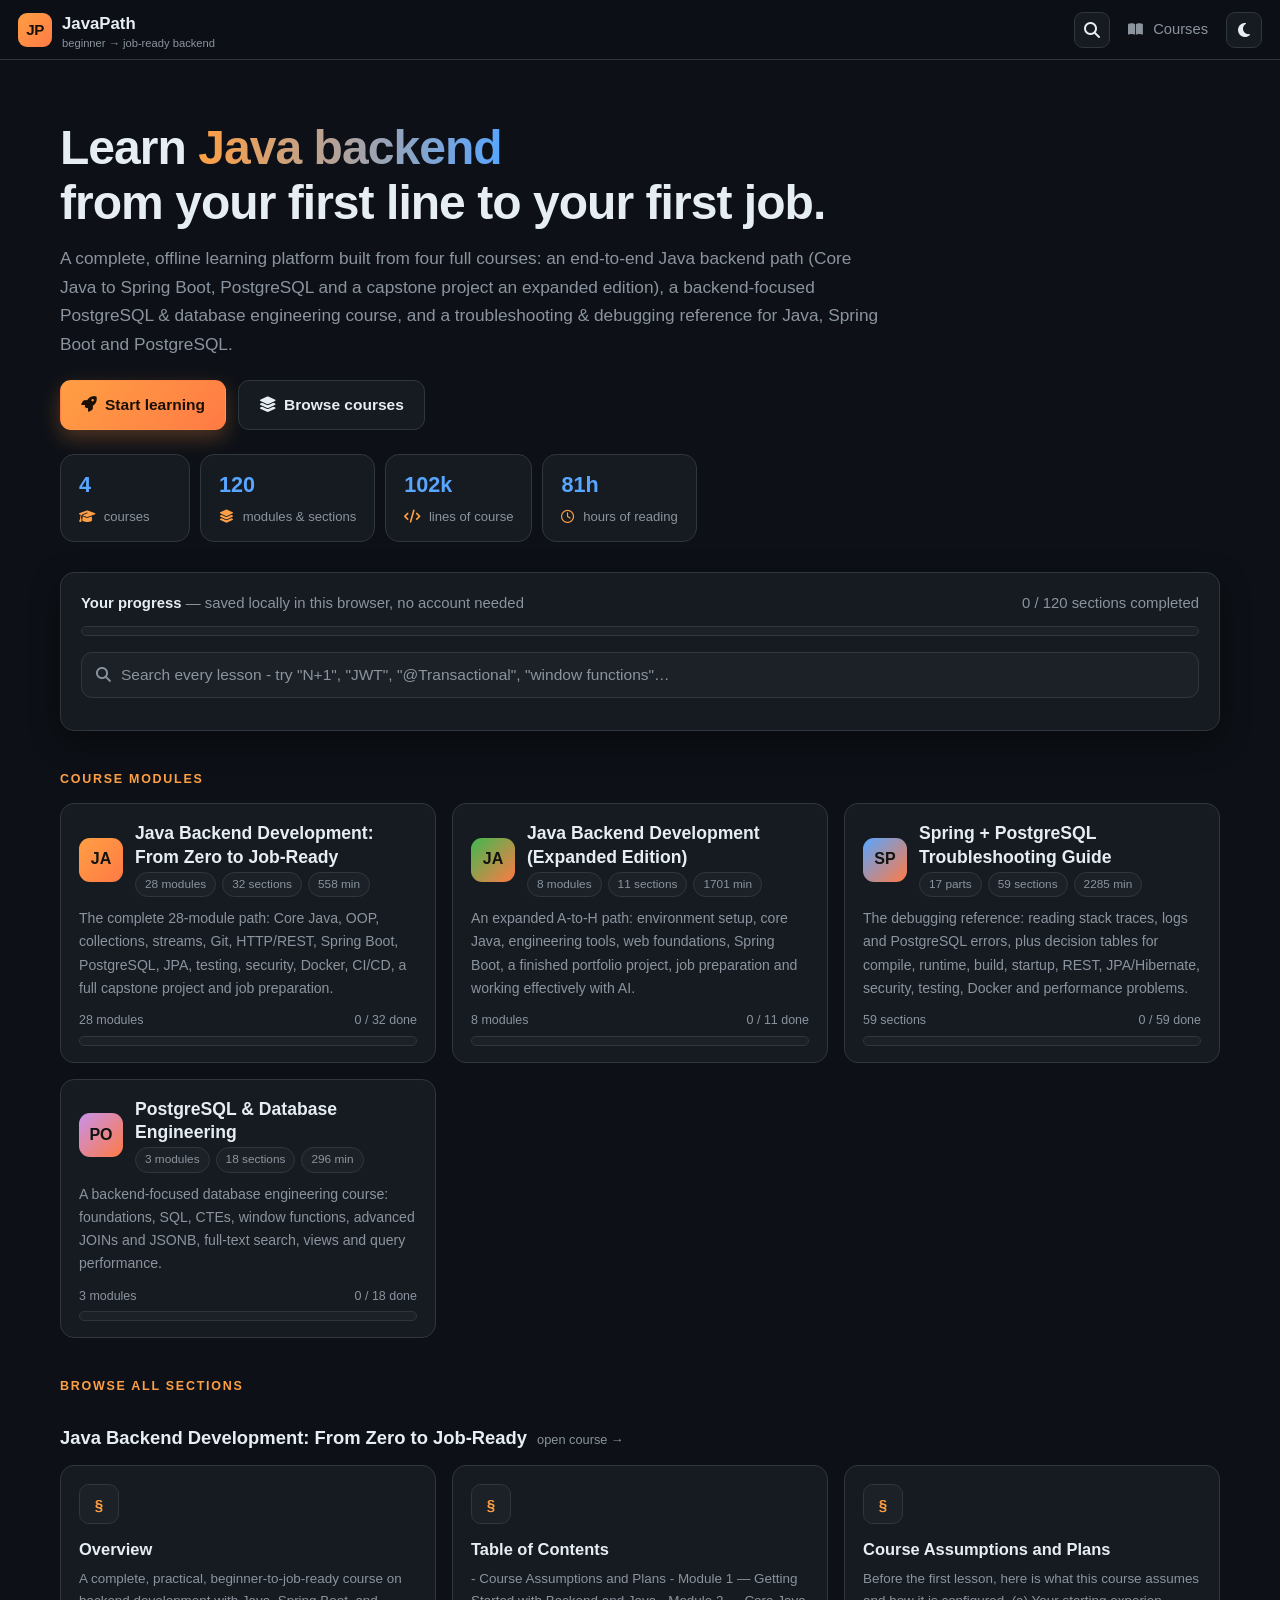
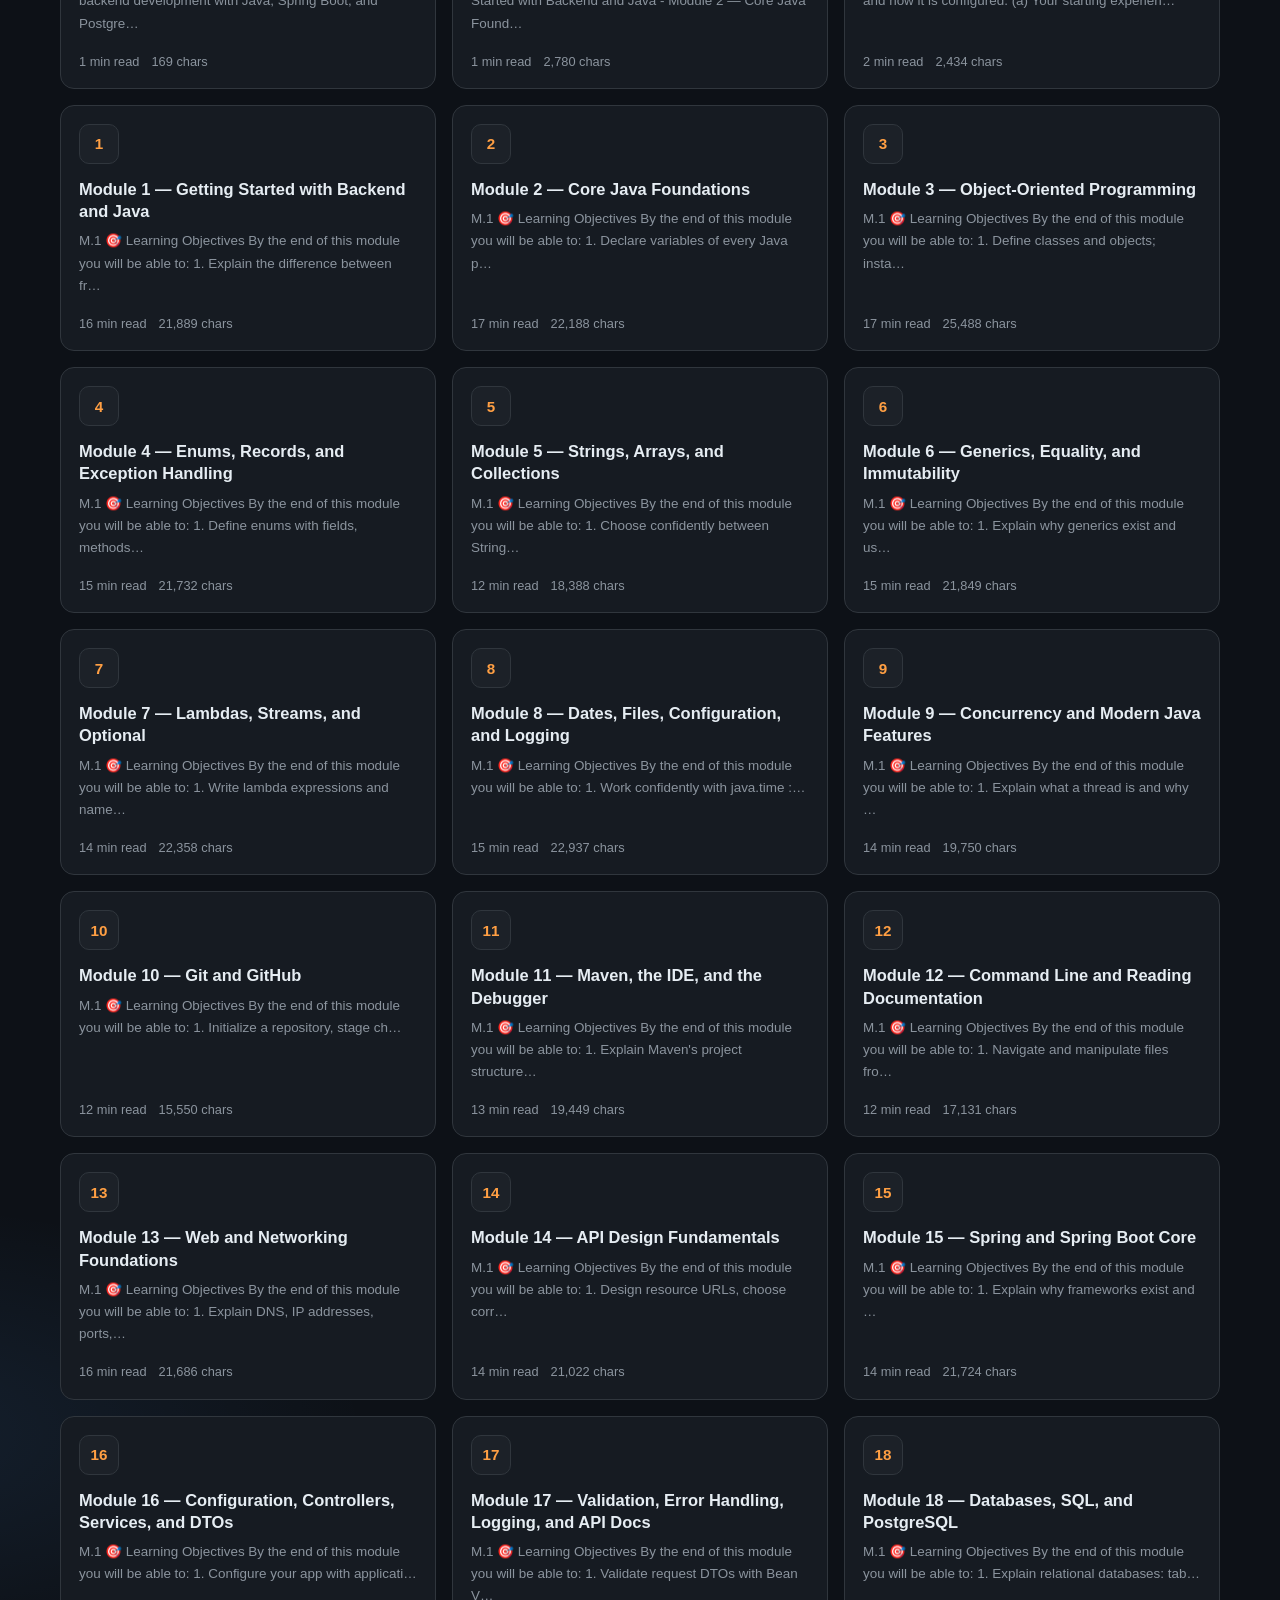
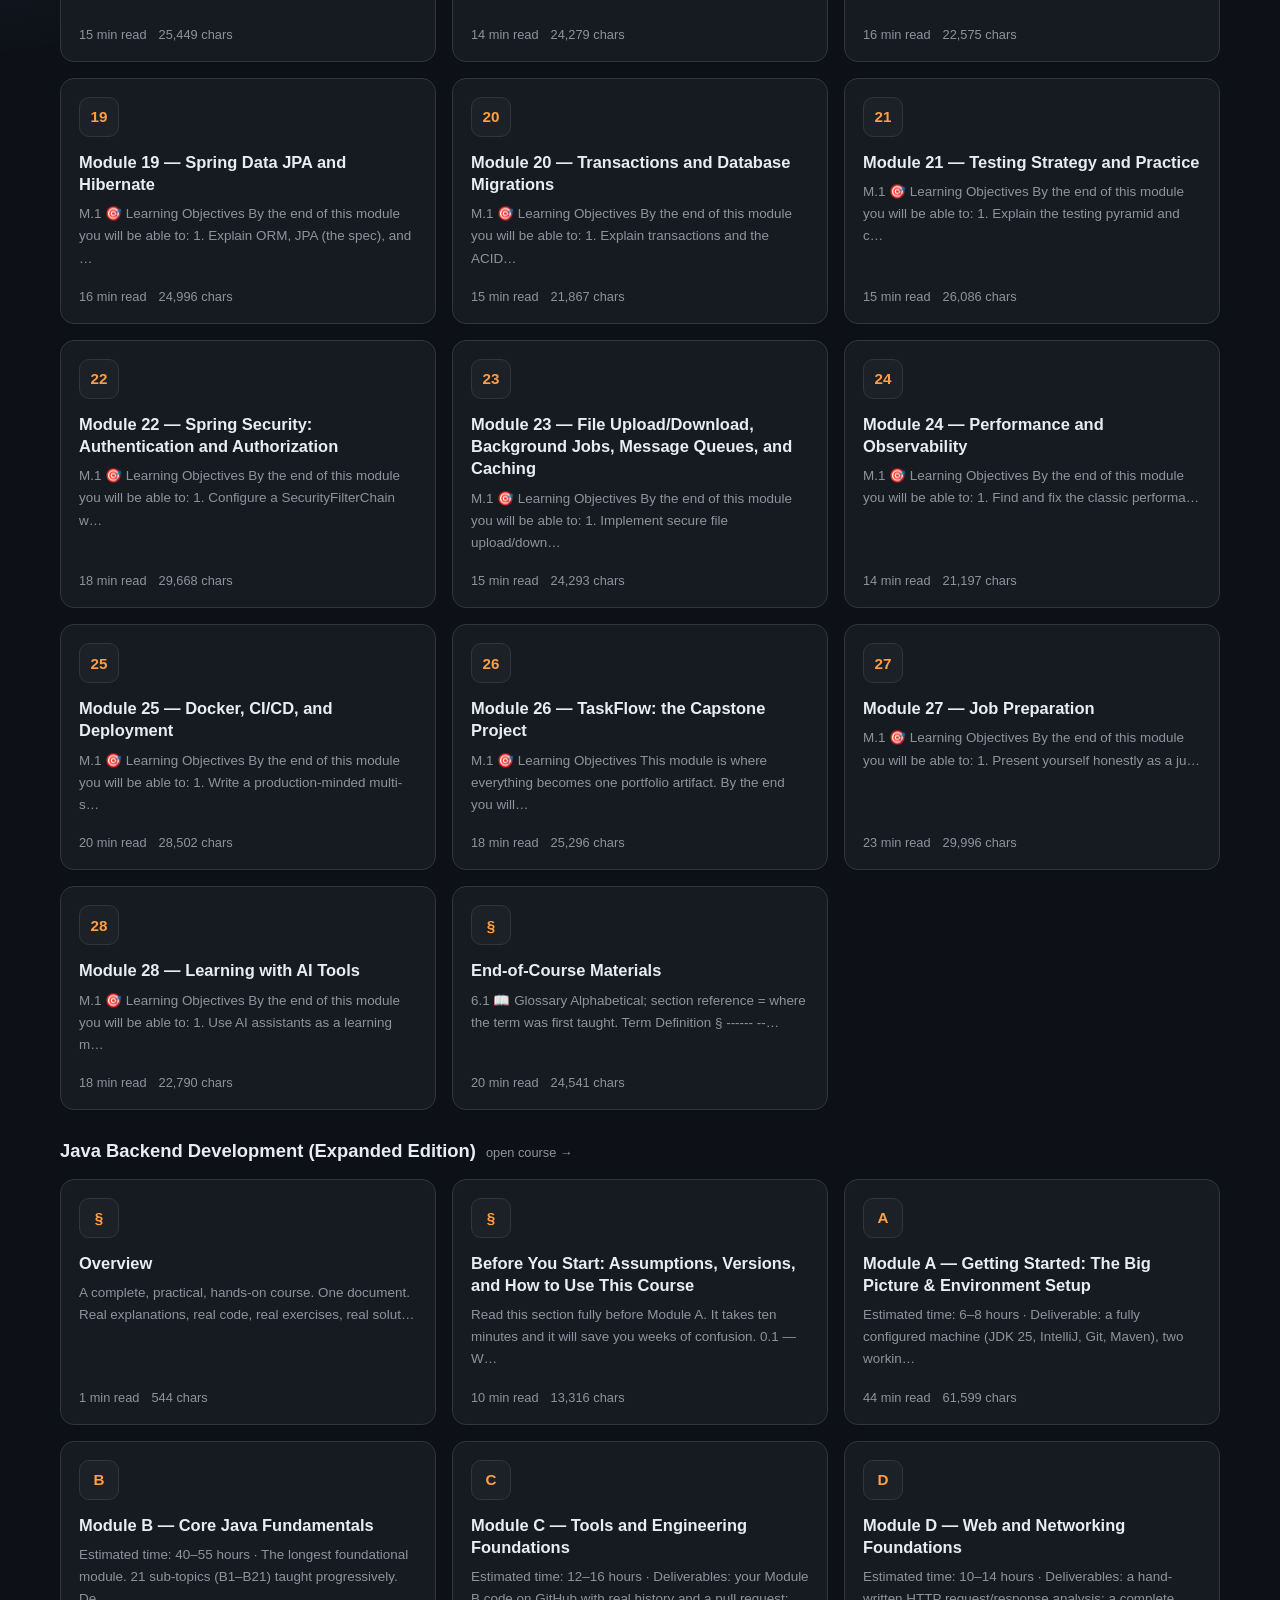
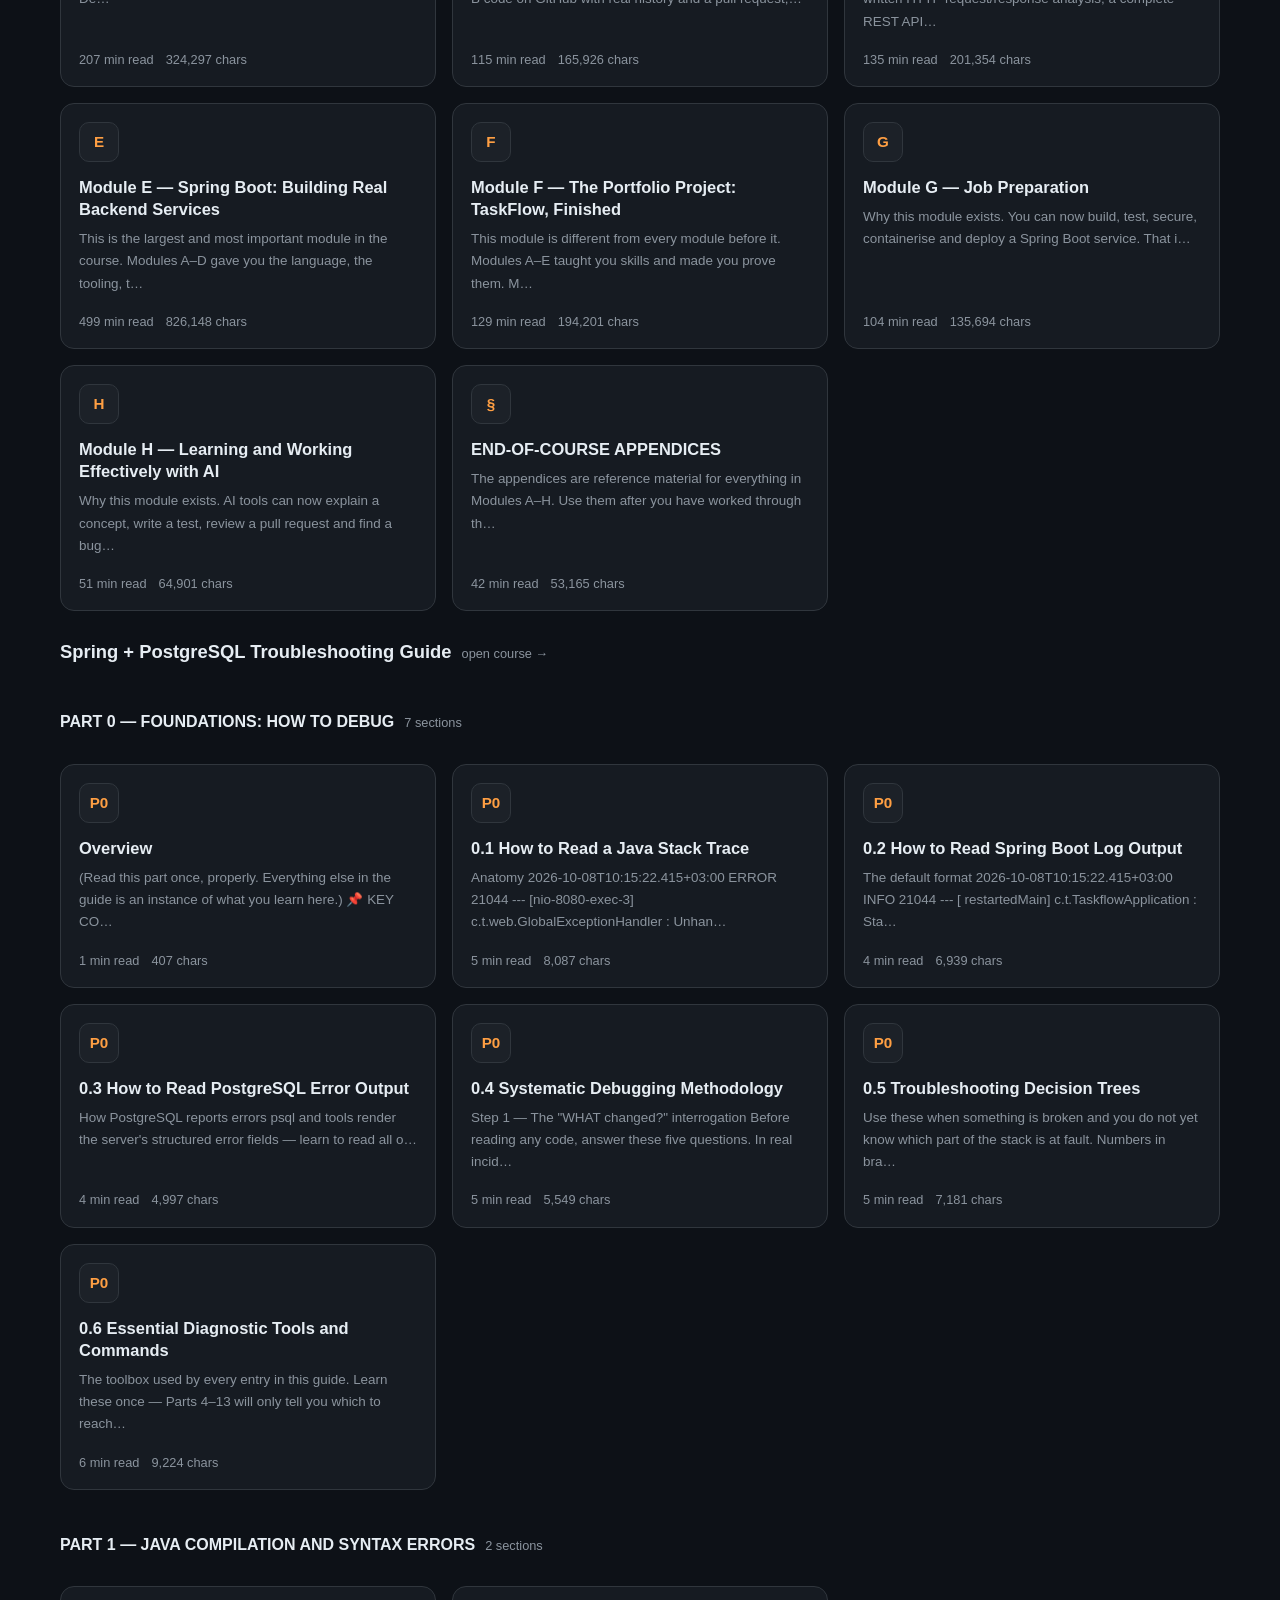
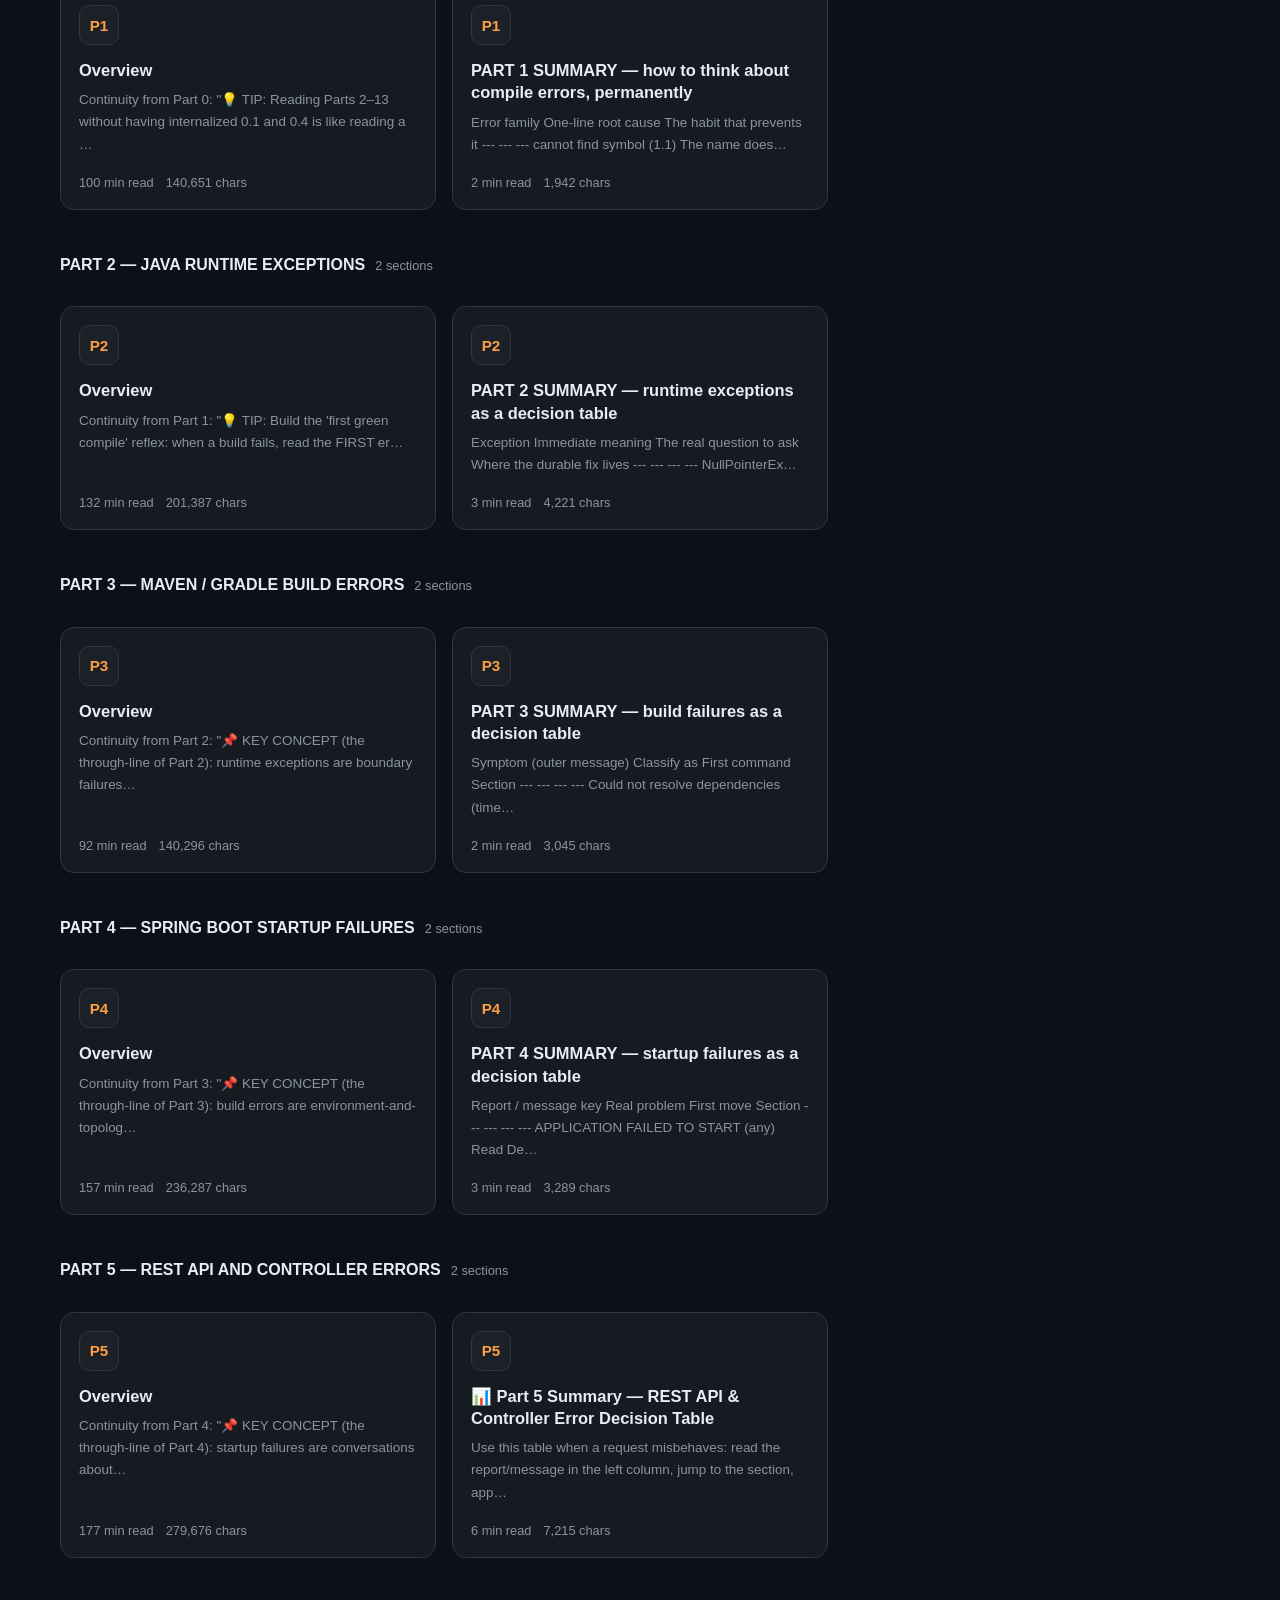
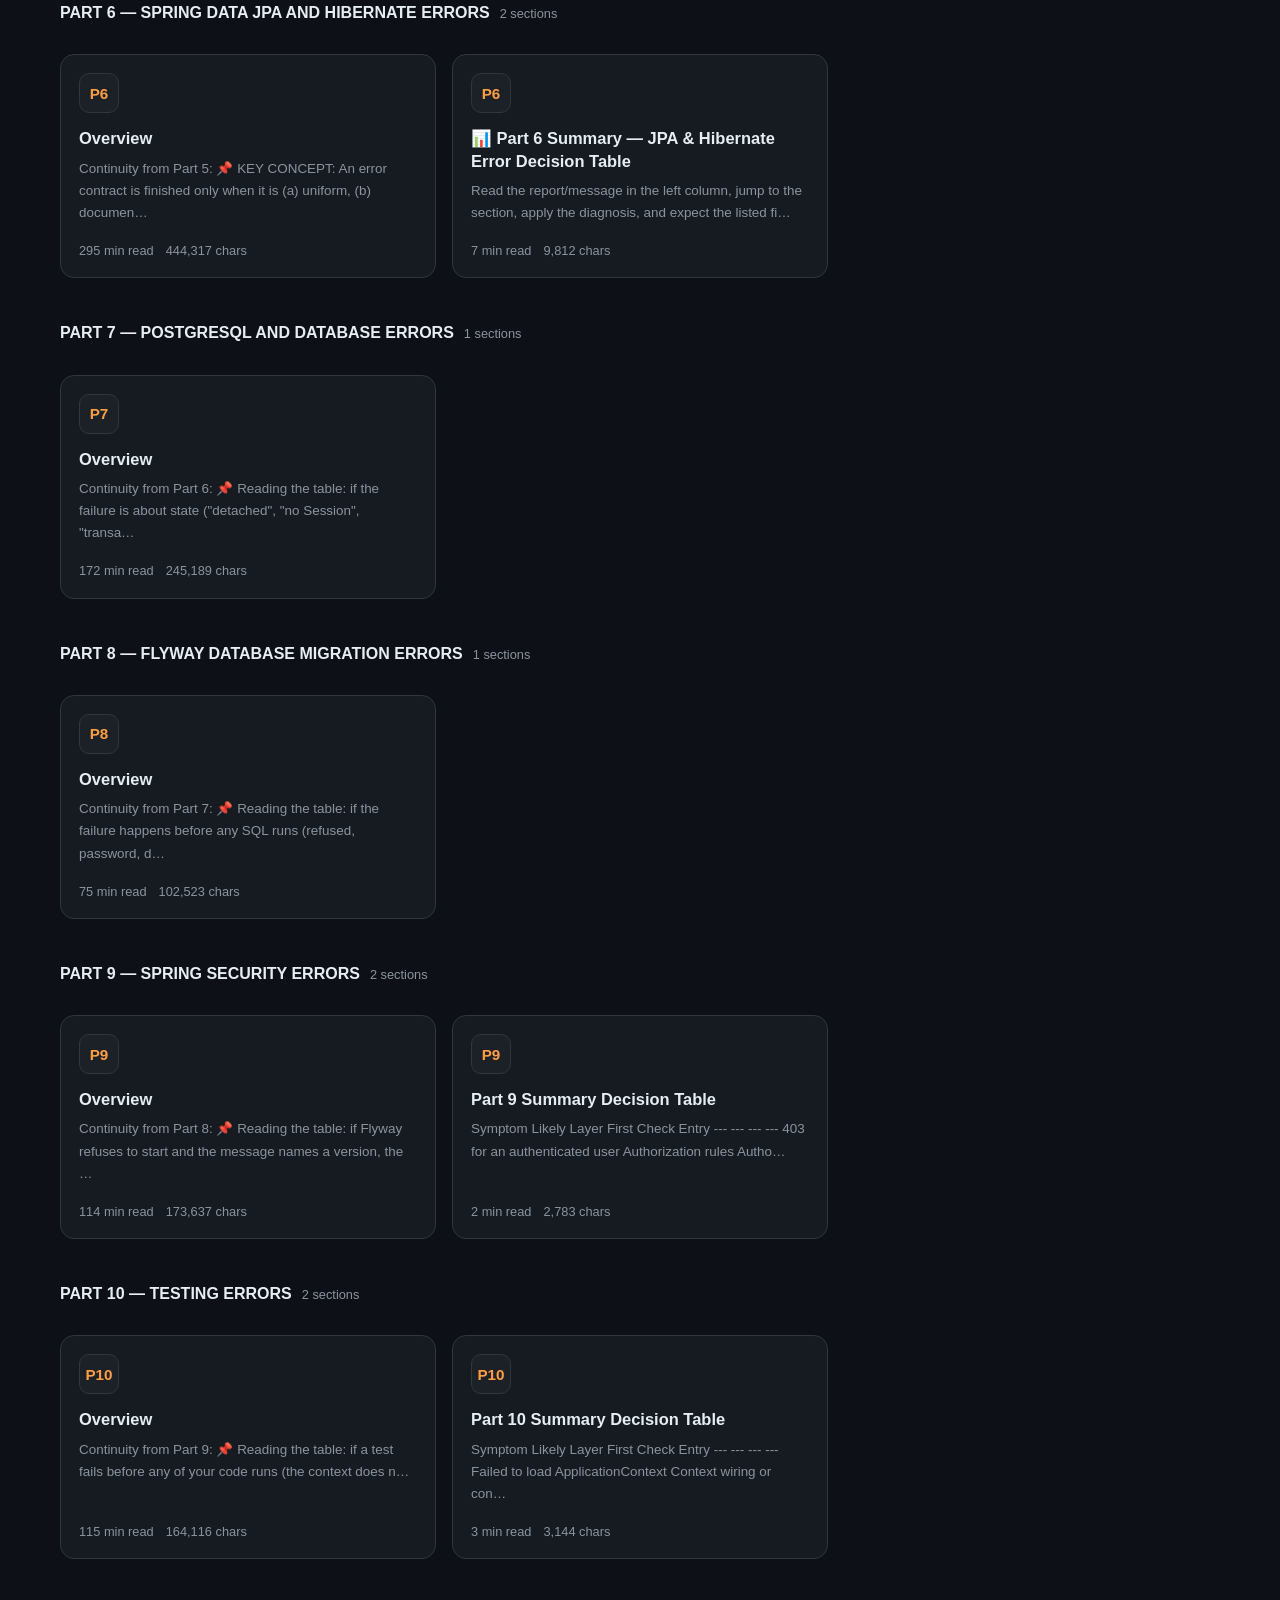
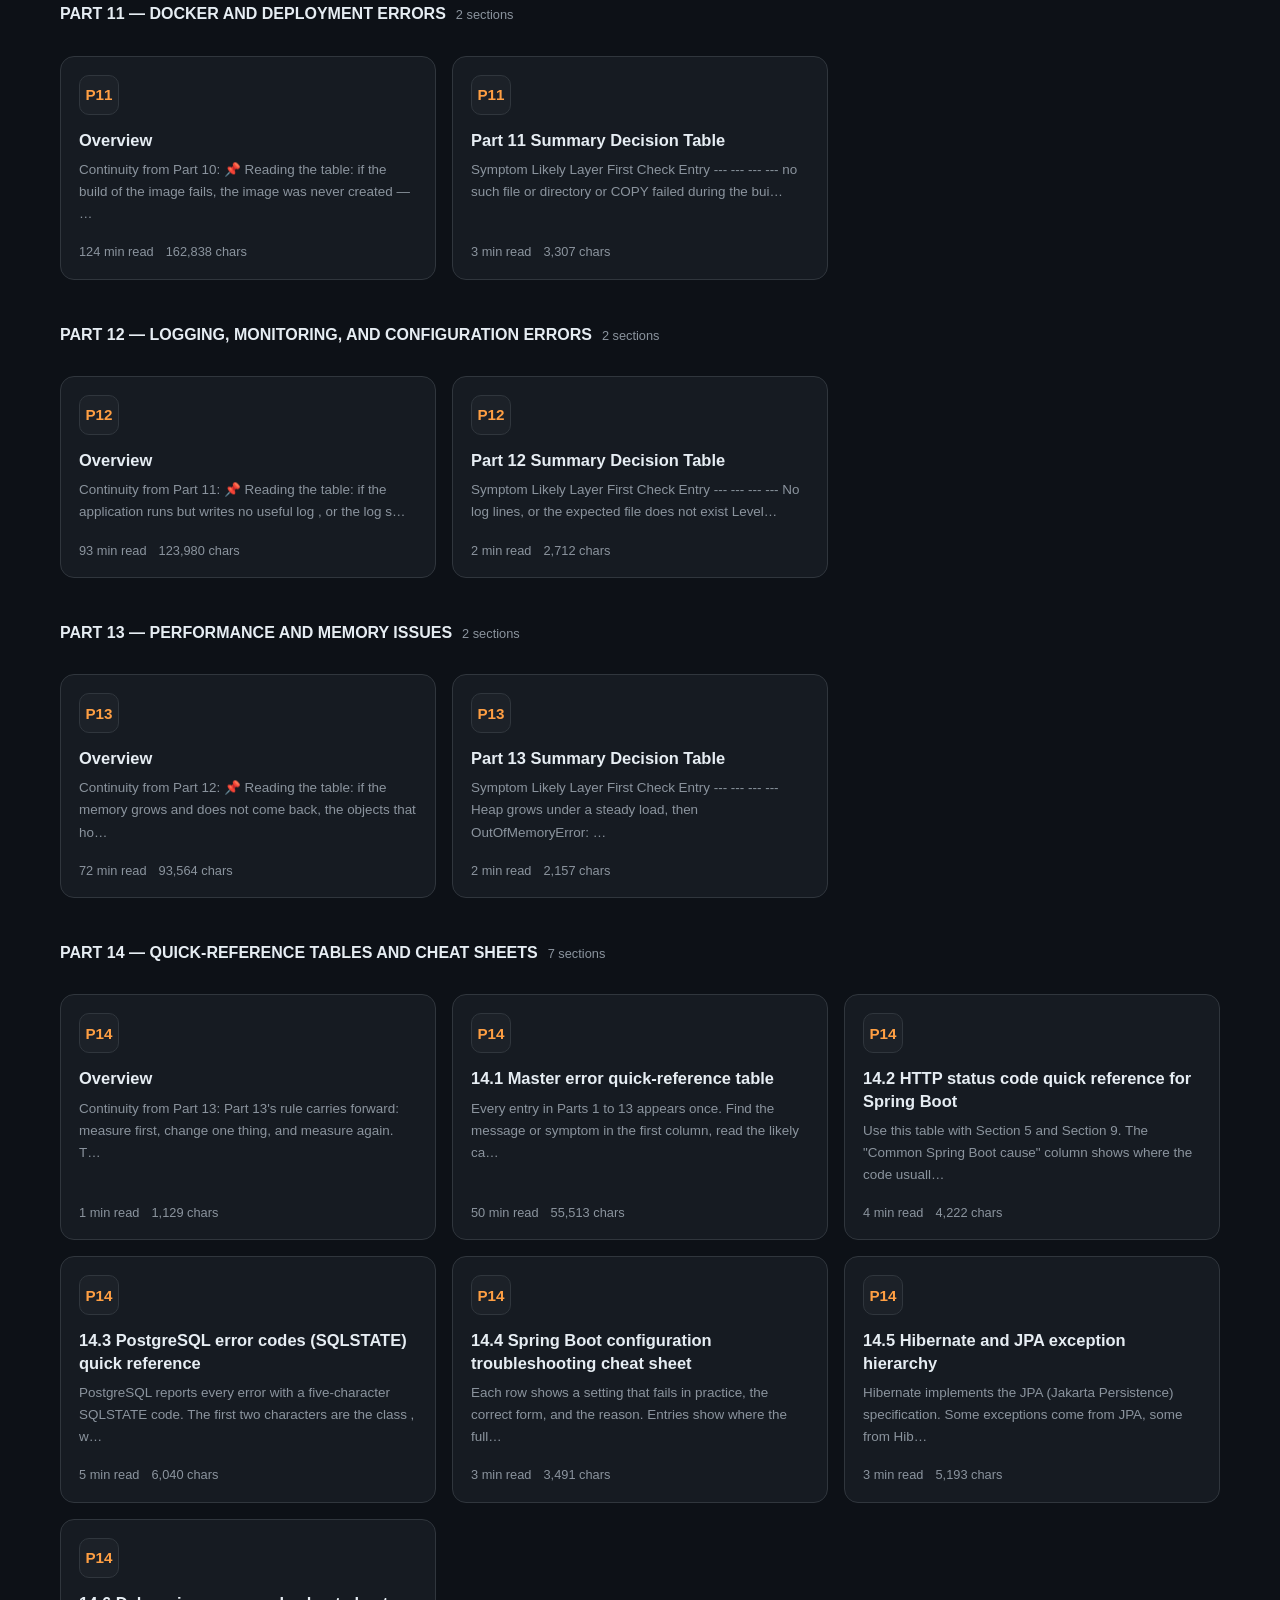
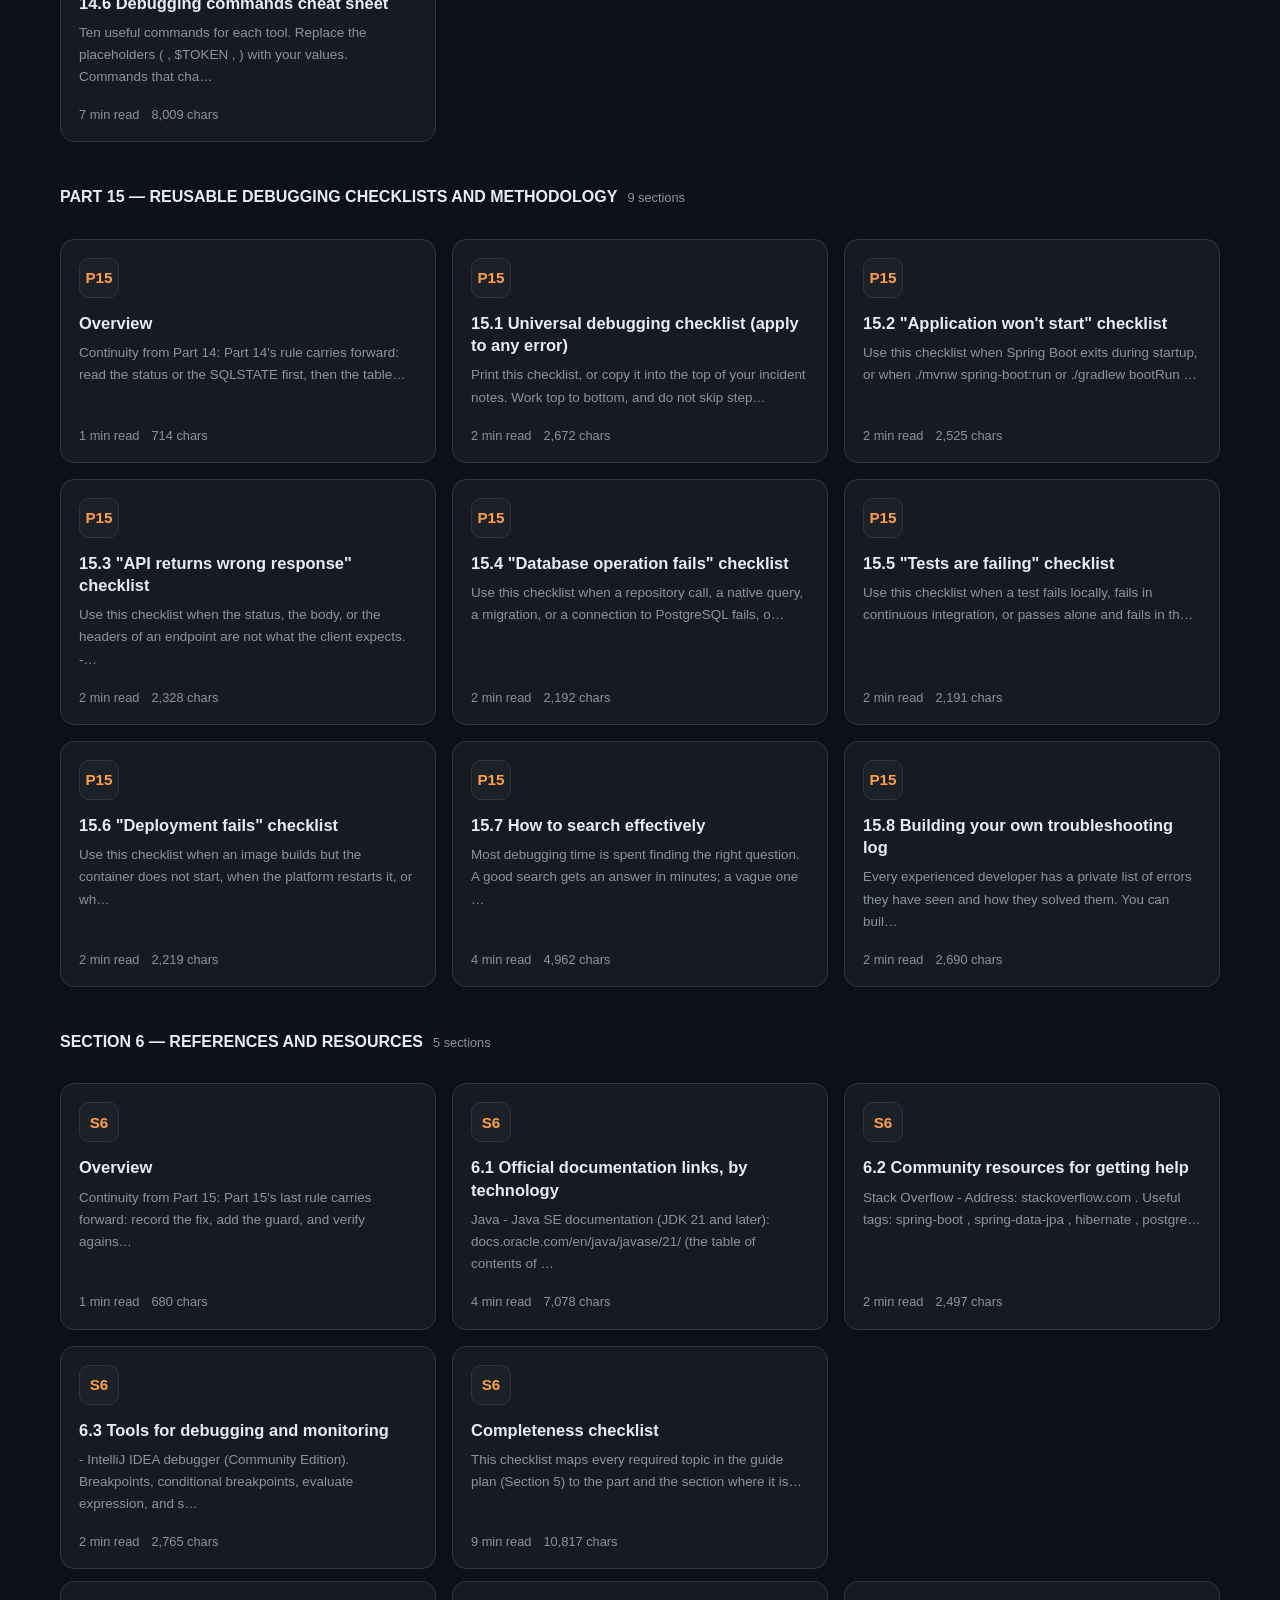
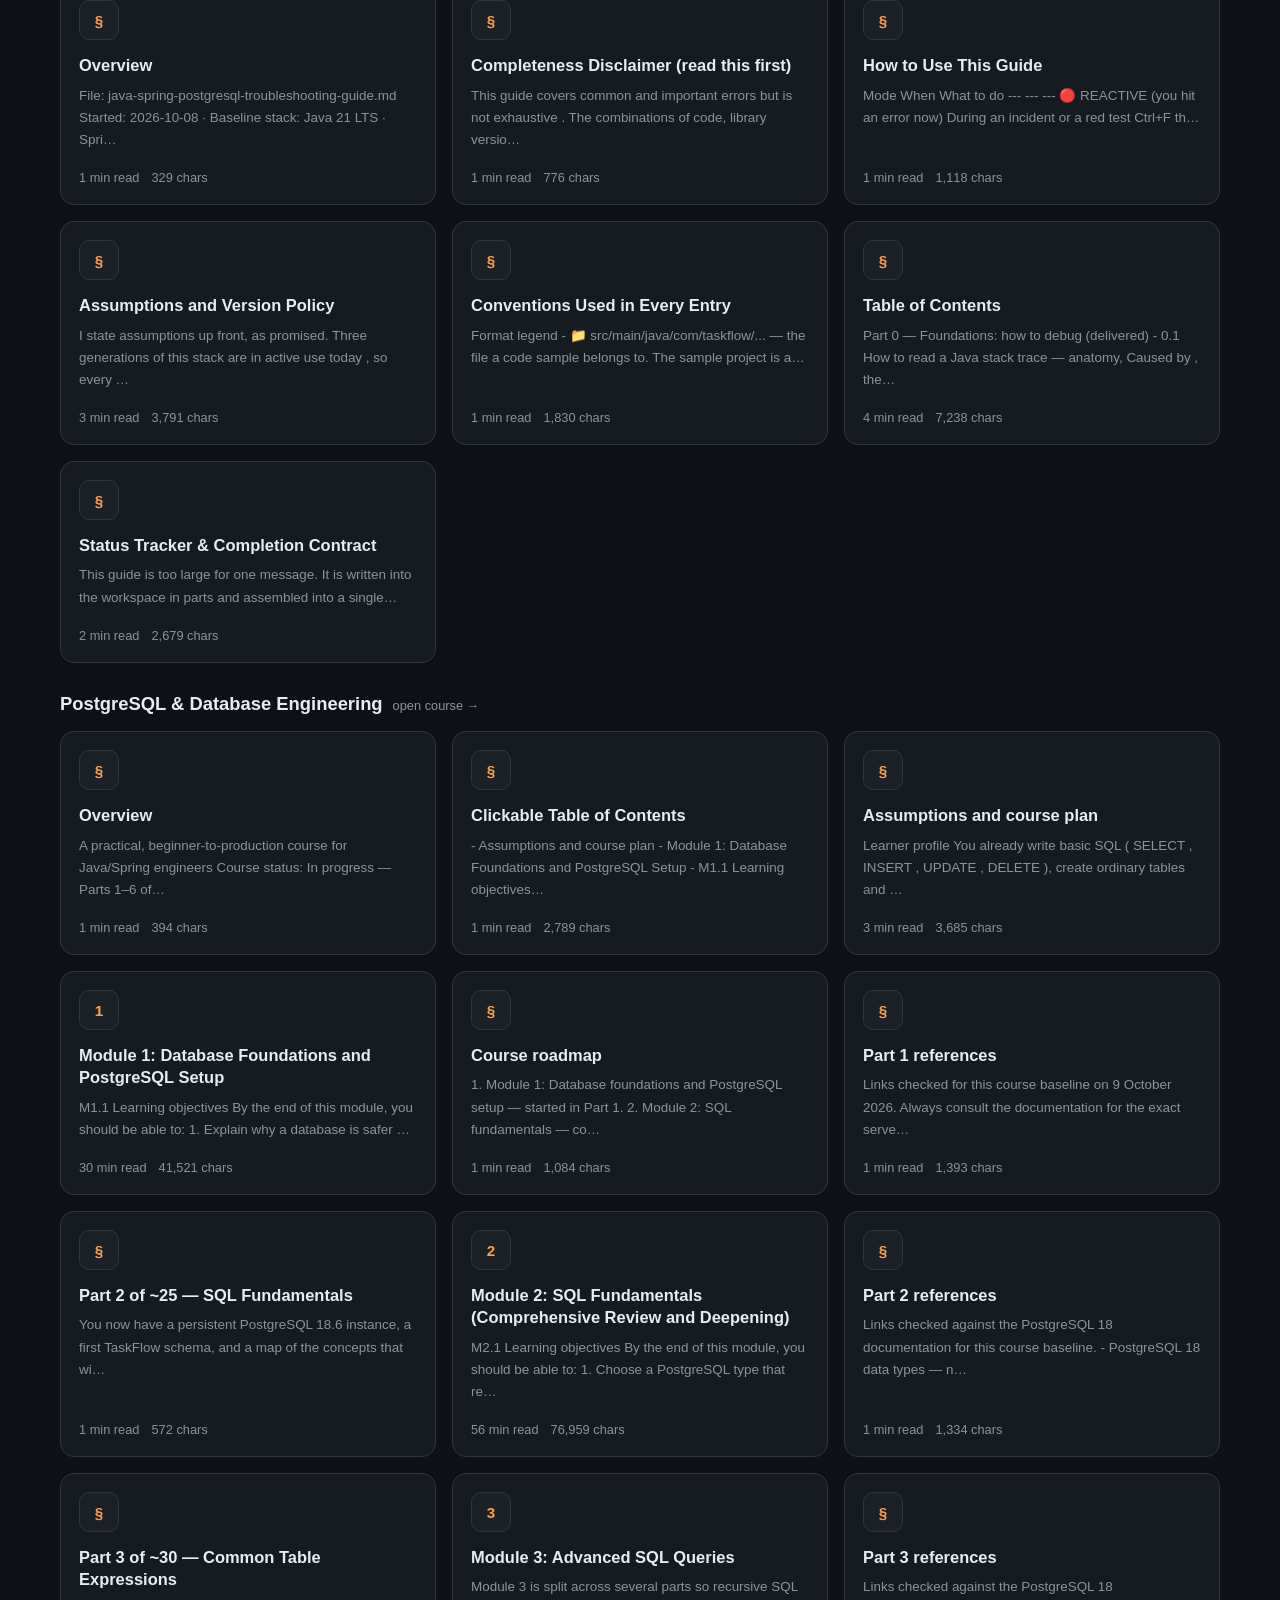
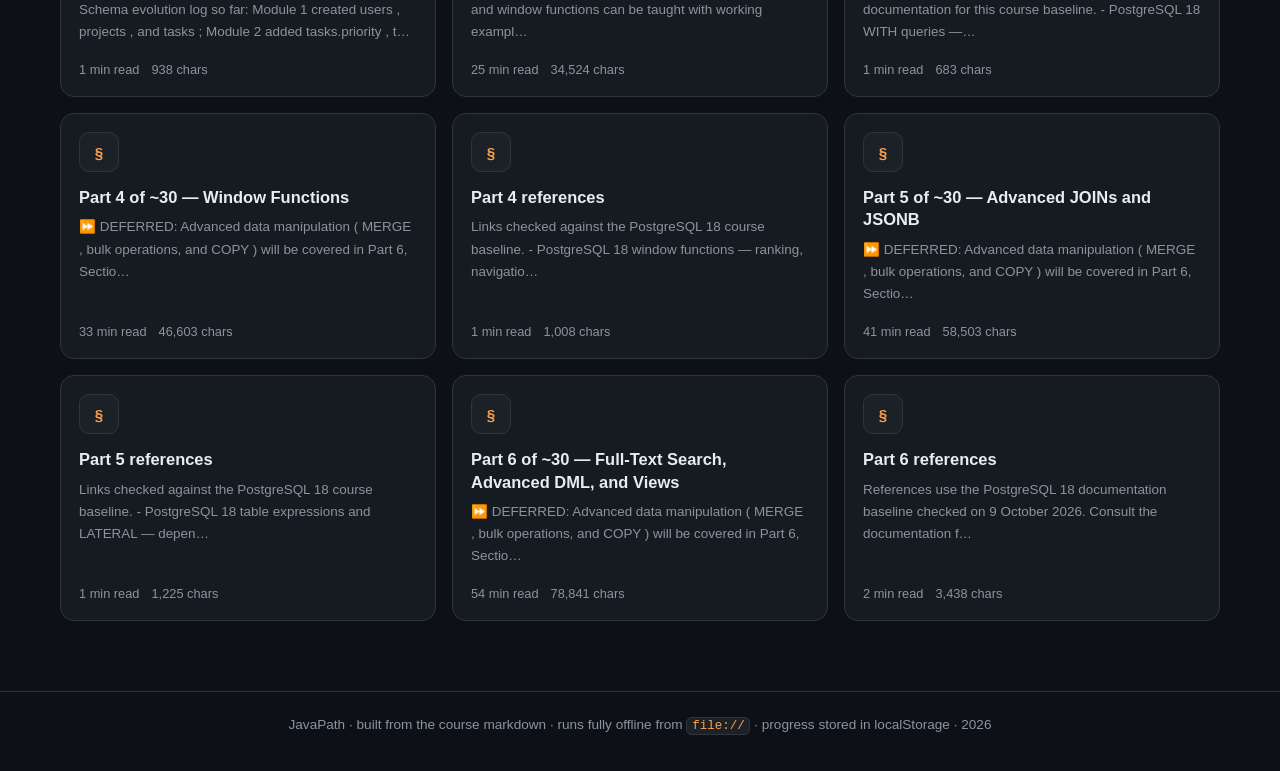
==== commit 5cc68dca: "Add Font Awesome icons (vendored offline) and polish UI/UX - Vendor Font Awesome 6.5.2 Free (css + w" ====
--- a/index.html
+++ b/index.html
@@ -5,6 +5,7 @@
   <meta name="viewport" content="width=device-width, initial-scale=1">
   <title>JavaPath - Learn Java Backend Development</title>
   <meta name="description" content="A multi-course learning platform: Java backend development, Spring Boot, PostgreSQL, database engineering and a full troubleshooting reference - all in your browser, fully offline.">
+  <link rel="stylesheet" href="assets/fontawesome/css/all.min.css">
   <link rel="stylesheet" href="assets/style.css">
   <link rel="icon" href="data:image/svg+xml,<svg xmlns='http://www.w3.org/2000/svg' viewBox='0 0 100 100'><rect width='100' height='100' rx='22' fill='%23ff9f43'/><text x='50' y='68' font-size='52' font-family='Arial' font-weight='900' text-anchor='middle' fill='%231a1005'>JP</text></svg>">
 </head>
@@ -17,8 +18,8 @@
     </a>
     <div class="header-spacer"></div>
     <nav class="header-nav">
-      <a href="#courses" class="hide-mobile">&#128218; Courses</a>
-      <button class="icon-btn theme-toggle" type="button" aria-label="Toggle theme">&#127769;</button>
+      <a href="#courses" class="hide-mobile"><i class="fa-solid fa-book-open"></i> Courses</a>
+      <button class="icon-btn theme-toggle" type="button" aria-label="Toggle theme"><i class="fa-solid fa-moon"></i></button>
     </nav>
   </header>
 
@@ -32,15 +33,15 @@
         and a troubleshooting &amp; debugging reference for Java, Spring Boot and PostgreSQL.
       </p>
       <div class="hero-actions">
-        <a class="btn btn-primary" id="btn-start" href="#">&#128640; Start learning</a>
-        <a class="btn btn-ghost" id="btn-resume" href="#" style="display:none">&#9654; Resume</a>
-        <a class="btn btn-ghost" href="#courses">Browse courses</a>
+        <a class="btn btn-primary" id="btn-start" href="#"><i class="fa-solid fa-rocket"></i> Start learning</a>
+        <a class="btn btn-ghost" id="btn-resume" href="#" style="display:none"><i class="fa-solid fa-circle-play"></i> Resume</a>
+        <a class="btn btn-ghost" href="#courses"><i class="fa-solid fa-layer-group"></i> Browse courses</a>
       </div>
       <div class="stats">
-        <div class="stat"><b id="stat-courses">4</b><span>courses</span></div>
-        <div class="stat"><b id="stat-sections">-</b><span>modules &amp; sections</span></div>
-        <div class="stat"><b id="stat-lines">-</b><span>lines of course</span></div>
-        <div class="stat"><b id="stat-hours">-</b><span>hours of reading</span></div>
+        <div class="stat"><b id="stat-courses">4</b><span><i class="fa-solid fa-graduation-cap"></i> courses</span></div>
+        <div class="stat"><b id="stat-sections">-</b><span><i class="fa-solid fa-layer-group"></i> modules &amp; sections</span></div>
+        <div class="stat"><b id="stat-lines">-</b><span><i class="fa-solid fa-code"></i> lines of course</span></div>
+        <div class="stat"><b id="stat-hours">-</b><span><i class="fa-regular fa-clock"></i> hours of reading</span></div>
       </div>
     </section>
 
@@ -52,7 +53,7 @@
       <div class="bar"><i id="prog-fill"></i></div>
 
       <div class="searchbox">
-        <span>&#128269;</span>
+        <span><i class="fa-solid fa-magnifying-glass"></i></span>
         <input id="search" type="search" placeholder="Search every lesson - try &quot;N+1&quot;, &quot;JWT&quot;, &quot;@Transactional&quot;, &quot;window functions&quot;&hellip;" autocomplete="off">
       </div>
       <div class="search-meta" id="search-meta"></div>
--- a/assets/style.css
+++ b/assets/style.css
@@ -4,20 +4,20 @@
    ============================================================ */
 
 :root {
-  --bg: #0b1020;
-  --bg-soft: #0f1630;
-  --surface: #131b38;
-  --surface-2: #182246;
-  --border: #263056;
-  --text: #e7ebff;
-  --text-dim: #9aa5cf;
+  --bg: #0d1117;
+  --bg-soft: #090c10;
+  --surface: #161b22;
+  --surface-2: #1c2128;
+  --border: #30363d;
+  --text: #e6edf3;
+  --text-dim: #8b949e;
   --accent: #ff9f43;
-  --accent-2: #45d9c0;
+  --accent-2: #58a6ff;
   --accent-ink: #1a1005;
-  --danger: #ff6b6b;
-  --ok: #3ddc84;
+  --danger: #f85149;
+  --ok: #3fb950;
   --info: #58a6ff;
-  --shadow: 0 10px 30px rgba(0, 0, 0, .35);
+  --shadow: 0 10px 30px rgba(0, 0, 0, .45);
   --radius: 14px;
   --mono: "Cascadia Code", "JetBrains Mono", Consolas, "Courier New", monospace;
   --sans: -apple-system, BlinkMacSystemFont, "Segoe UI", Roboto, Helvetica, Arial, sans-serif;
@@ -25,20 +25,20 @@
 }
 
 [data-theme="light"] {
-  --bg: #f4f6fc;
-  --bg-soft: #eceffb;
+  --bg: #ffffff;
+  --bg-soft: #f6f8fa;
   --surface: #ffffff;
-  --surface-2: #f1f3fb;
-  --border: #d9deee;
-  --text: #1c2340;
-  --text-dim: #5c6690;
-  --accent: #d97706;
-  --accent-2: #0d9488;
-  --accent-ink: #fff8ec;
-  --danger: #d64545;
-  --ok: #148a4b;
-  --info: #2563eb;
-  --shadow: 0 8px 24px rgba(30, 40, 90, .10);
+  --surface-2: #f6f8fa;
+  --border: #d0d7de;
+  --text: #1f2328;
+  --text-dim: #57606a;
+  --accent: #bc4c00;
+  --accent-2: #0969da;
+  --accent-ink: #ffffff;
+  --danger: #cf222e;
+  --ok: #1a7f37;
+  --info: #0969da;
+  --shadow: 0 8px 24px rgba(31, 35, 40, .10);
 }
 
 * { box-sizing: border-box; }
@@ -50,11 +50,14 @@
   font-family: var(--sans);
   background:
     radial-gradient(1000px 500px at 85% -10%, rgba(255, 159, 67, .10), transparent 60%),
-    radial-gradient(900px 420px at -10% 20%, rgba(69, 217, 192, .08), transparent 55%),
+    radial-gradient(900px 420px at -10% 20%, rgba(88, 166, 255, .10), transparent 55%),
     var(--bg);
   color: var(--text);
   line-height: 1.65;
   min-height: 100vh;
+  -webkit-font-smoothing: antialiased;
+  -moz-osx-font-smoothing: grayscale;
+  text-rendering: optimizeLegibility;
 }
 
 a { color: var(--accent-2); text-decoration: none; }
@@ -148,6 +151,10 @@
   transition: transform .12s ease, background .12s ease;
 }
 .icon-btn:hover { background: var(--surface-2); transform: translateY(-1px); }
+.icon-btn i { pointer-events: none; }
+.header-nav a i { margin-right: 6px; font-size: .9em; }
+
+:focus-visible { outline: 2px solid var(--accent-2); outline-offset: 2px; }
 
 .hamburger { display: none; }
 
@@ -256,6 +263,7 @@
 }
 .stat b { display: block; font-size: 1.35rem; color: var(--accent-2); }
 .stat span { font-size: .82rem; color: var(--text-dim); }
+.stat span i { color: var(--accent); margin-right: 5px; }
 
 /* ---------------- progress + search ---------------- */
 
@@ -647,53 +655,92 @@
 }
 article.course strong { color: var(--text); }
 
-/* ---- code blocks ---- */
-
-.codeblock { margin: 14px 0; }
+/* ---- code blocks (editor-style) ---- */
+
+.codeblock {
+  margin: 16px 0;
+  border: 1px solid var(--border);
+  border-radius: 12px;
+  overflow: hidden;
+  box-shadow: 0 6px 20px rgba(0, 0, 0, .22);
+  background: #0a0f22;
+}
 
 .code-head {
   display: flex;
   align-items: center;
-  flex-wrap: wrap;
-  gap: 6px 10px;
-  background: var(--surface);
-  border: 1px solid var(--border);
-  border-bottom: 0;
-  border-radius: 12px 12px 0 0;
-  padding: 8px 12px;
-  font-size: .84rem;
-}
+  gap: 10px;
+  padding: 9px 12px;
+  background: linear-gradient(180deg, #16203f, #101830);
+  border-bottom: 1px solid rgba(255, 255, 255, .06);
+  font-size: .82rem;
+}
+
+.cb-dots { display: inline-flex; gap: 6px; flex: 0 0 auto; }
+.cb-dots .dot { width: 11px; height: 11px; border-radius: 50%; display: inline-block; }
+.dot-r { background: #ff5f57; }
+.dot-y { background: #febc2e; }
+.dot-g { background: #28c840; }
 
 .cb-spacer { flex: 1; }
+
 .cb-lang {
-  font-size: .7rem;
-  font-weight: 800;
-  letter-spacing: .09em;
+  font-family: var(--mono);
+  font-size: .68rem;
+  font-weight: 700;
+  letter-spacing: .1em;
   text-transform: uppercase;
-  background: var(--surface-2);
-  border: 1px solid var(--border);
-  color: var(--accent);
+  color: #9fb0d8;
+  background: rgba(255, 255, 255, .06);
+  border: 1px solid rgba(255, 255, 255, .08);
   border-radius: 6px;
-  padding: 2px 8px;
-}
+  padding: 2px 9px;
+}
+
 .cb-copy {
+  display: inline-flex;
+  align-items: center;
+  gap: 6px;
   font-family: var(--sans);
-  font-size: .76rem;
+  font-size: .74rem;
   font-weight: 700;
-  color: var(--text);
-  background: var(--surface-2);
-  border: 1px solid var(--border);
+  color: #cdd7f5;
+  background: rgba(255, 255, 255, .06);
+  border: 1px solid rgba(255, 255, 255, .10);
   border-radius: 7px;
-  padding: 4px 12px;
+  padding: 4px 11px;
   cursor: pointer;
-  transition: background .12s ease, border-color .12s ease;
-}
-.cb-copy:hover { border-color: var(--accent-2); }
-.cb-copy.copied { background: rgba(61, 220, 132, .16); border-color: var(--ok); color: var(--ok); }
-
-article.course pre.code,
+  transition: background .12s ease, border-color .12s ease, color .12s ease;
+}
+.cb-copy:hover { background: rgba(255, 255, 255, .12); border-color: var(--accent-2); color: #fff; }
+.cb-copy.copied { background: rgba(61, 220, 132, .18); border-color: var(--ok); color: var(--ok); }
+.cb-ico { display: block; }
+
+.code-body {
+  display: flex;
+  align-items: stretch;
+  background: #0a0f22;
+  max-height: 72vh;
+  overflow: auto;
+}
+
+.ln-gutter {
+  flex: 0 0 auto;
+  position: sticky;
+  left: 0;
+  z-index: 1;
+  padding: 15px 12px 15px 14px;
+  text-align: right;
+  color: #4a5878;
+  background: #0a0f22;
+  font-family: var(--mono);
+  font-size: .82rem;
+  line-height: 1.6;
+  white-space: pre;
+  user-select: none;
+}
+
 article.course pre {
-  position: relative;
   background: #0a0f22;
   border: 1px solid var(--border);
   border-radius: 12px;
@@ -702,14 +749,28 @@
   margin: 14px 0;
   line-height: 1.55;
 }
-.code-head + pre.code { margin-top: 0; border-radius: 0 0 12px 12px; }
-
+
+article.course .code-body pre.code,
+article.course pre.code {
+  position: relative;
+  flex: 1 1 auto;
+  min-width: 0;
+  margin: 0;
+  padding: 15px 18px;
+  background: none;
+  border: 0;
+  border-radius: 0;
+  overflow: visible;
+  line-height: 1.6;
+}
+
+article.course .code-body pre code,
 article.course pre code {
   background: none;
   border: 0;
   padding: 0;
   color: #dbe4ff;
-  font-size: .875rem;
+  font-size: .82rem;
   white-space: pre;
 }
 
@@ -732,18 +793,34 @@
 
 article.course blockquote.callout {
   margin: 16px 0;
-  padding: 12px 16px;
+  padding: 13px 18px 13px 46px;
   border-radius: 10px;
   border-left: 4px solid var(--info);
   background: var(--surface);
   color: var(--text);
   font-size: .95rem;
-}
+  position: relative;
+}
+article.course blockquote.callout::before {
+  font-family: "Font Awesome 6 Free";
+  font-weight: 900;
+  position: absolute;
+  left: 17px;
+  top: 11px;
+  font-size: 1.05rem;
+  line-height: 1.55;
+}
+article.course blockquote.callout.note::before { content: "\f05a"; color: var(--info); }
 article.course blockquote.callout.warning { border-left-color: var(--danger); }
+article.course blockquote.callout.warning::before { content: "\f071"; color: var(--danger); }
 article.course blockquote.callout.tip { border-left-color: var(--ok); }
+article.course blockquote.callout.tip::before { content: "\f0eb"; color: var(--ok); }
 article.course blockquote.callout.security { border-left-color: var(--accent); }
+article.course blockquote.callout.security::before { content: "\f3ed"; color: var(--accent); }
 article.course blockquote.callout.prod { border-left-color: var(--accent-2); }
+article.course blockquote.callout.prod::before { content: "\f275"; color: var(--accent-2); }
 article.course blockquote.callout.concept { border-left-color: var(--info); }
+article.course blockquote.callout.concept::before { content: "\f08d"; color: var(--info); }
 article.course blockquote { margin: 16px 0; padding: 10px 16px; border-left: 3px solid var(--border); color: var(--text-dim); }
 
 /* ---- tables ---- */
@@ -788,12 +865,21 @@
   list-style: none;
 }
 article.course details summary::-webkit-details-marker { display: none; }
-article.course details summary::before { content: "\25B8  "; color: var(--accent); }
-article.course details[open] > summary::before { content: "\25BE  "; }
+article.course details summary::before {
+  content: "\f054";
+  font-family: "Font Awesome 6 Free";
+  font-weight: 900;
+  font-size: .72em;
+  color: var(--accent);
+  margin-right: 9px;
+  display: inline-block;
+  transition: transform .15s ease;
+}
+article.course details[open] > summary::before { content: "\f078"; }
 article.course details > *:not(summary) { margin-top: 8px; }
 
 article.course details.quiz {
-  border-color: rgba(69, 217, 192, .55);
+  border-color: rgba(88, 166, 255, .55);
   background: color-mix(in srgb, var(--surface) 88%, var(--accent-2) 12%);
 }
 article.course details.quiz summary { color: var(--accent-2); }
@@ -860,3 +946,204 @@
   body.drawer-open .overlay { display: block; }
   .header-nav .hide-mobile { display: none; }
 }
+
+/* ---------------- global search ---------------- */
+
+body.no-scroll { overflow: hidden; }
+
+.search-modal {
+  display: none;
+  position: fixed;
+  inset: 0;
+  z-index: 90;
+}
+.search-modal.open { display: block; }
+
+.sm-backdrop {
+  position: absolute;
+  inset: 0;
+  background: rgba(0, 0, 0, .6);
+  backdrop-filter: blur(3px);
+}
+
+.sm-panel {
+  position: relative;
+  width: min(760px, 92vw);
+  max-height: 78vh;
+  margin: 8vh auto 0;
+  display: flex;
+  flex-direction: column;
+  background: var(--surface);
+  border: 1px solid var(--border);
+  border-radius: 16px;
+  box-shadow: var(--shadow);
+  overflow: hidden;
+}
+
+.sm-bar {
+  display: flex;
+  align-items: center;
+  gap: 10px;
+  padding: 6px 14px;
+  border-bottom: 1px solid var(--border);
+  background: var(--surface-2);
+}
+.sm-bar span { color: var(--text-dim); display: inline-flex; align-items: center; font-size: 1.05rem; }
+.sm-bar input {
+  flex: 1;
+  border: 0;
+  outline: 0;
+  background: none;
+  color: var(--text);
+  font-size: 1.02rem;
+  padding: 12px 0;
+  font-family: var(--sans);
+}
+.sm-bar kbd,
+.sm-hint kbd {
+  font-family: var(--mono);
+  font-size: .72rem;
+  color: var(--text-dim);
+  border: 1px solid var(--border);
+  border-bottom-width: 2px;
+  border-radius: 6px;
+  padding: 2px 6px;
+  background: var(--surface);
+}
+
+.sm-meta { padding: 10px 16px 0; font-size: .85rem; color: var(--text-dim); }
+
+.sm-results {
+  padding: 14px 16px 16px;
+  overflow-y: auto;
+  display: grid;
+  gap: 10px;
+}
+.sm-results .result { background: var(--surface-2); }
+.sm-hint { color: var(--text-dim); font-size: .9rem; padding: 22px 4px; text-align: center; }
+
+@media (max-width: 600px) {
+  .sm-panel { margin-top: 4vh; max-height: 88vh; }
+}
+
+/* ---------------- lesson tools: bookmark + print ---------------- */
+
+.article-actions { display: flex; gap: 8px; flex-wrap: wrap; }
+.tool-btn { padding: 9px 14px; font-size: .88rem; white-space: nowrap; }
+.tool-btn.bookmarked { border-color: var(--accent); color: var(--accent); background: color-mix(in srgb, var(--surface) 82%, var(--accent) 18%); }
+
+.nav-item .nav-star { color: var(--accent); font-size: .8rem; flex: 0 0 auto; }
+.nav-item.bookmarked { border-color: rgba(255, 159, 67, .5); }
+
+/* ---------------- lesson notes ---------------- */
+
+.lesson-notes {
+  max-width: 900px;
+  margin: 30px 0 0;
+  background: var(--surface);
+  border: 1px solid var(--border);
+  border-radius: var(--radius);
+  padding: 14px 16px;
+}
+.ln-head { display: flex; align-items: baseline; justify-content: space-between; gap: 10px; flex-wrap: wrap; }
+.ln-head h3 { margin: 0; font-size: 1rem; }
+.ln-status { font-size: .78rem; color: var(--text-dim); }
+.lesson-notes textarea {
+  width: 100%;
+  min-height: 110px;
+  margin-top: 10px;
+  resize: vertical;
+  background: var(--surface-2);
+  color: var(--text);
+  border: 1px solid var(--border);
+  border-radius: 10px;
+  padding: 11px 13px;
+  font-family: var(--sans);
+  font-size: .93rem;
+  line-height: 1.55;
+  outline: 0;
+}
+.lesson-notes textarea:focus { border-color: var(--accent-2); }
+
+/* ---------------- print / save as PDF ---------------- */
+
+@media print {
+  @page { margin: 14mm; }
+
+  body {
+    background: #fff !important;
+    color: #111 !important;
+  }
+
+  .site-header,
+  .sidebar,
+  .overlay,
+  .crumb,
+  .pager,
+  .article-actions,
+  .complete-btn,
+  .lesson-notes,
+  .search-modal,
+  .site-footer,
+  .toc { display: none !important; }
+
+  .shell { display: block; }
+  .content { padding: 0 !important; }
+  article.course { max-width: none; font-size: 11.5pt; }
+
+  article.course h2 { border-bottom-color: #ccc; }
+  article.course h3 { color: #0f766e; }
+  article.course h4 { color: #b45309; }
+
+  a { color: #0f766e; }
+
+  article.course blockquote.callout {
+    border: 1px solid #ccc !important;
+    border-left: 4px solid #999 !important;
+    background: #f7f8fb !important;
+  }
+
+  article.course table { display: table; width: 100%; }
+  article.course th { background: #eef1f7 !important; color: #111 !important; }
+  article.course tr:nth-child(even) td { background: #fafbfe !important; }
+  article.course th, article.course td { border-color: #bbb !important; }
+
+  .codeblock { box-shadow: none !important; border-color: #ccc !important; background: #f6f7fb !important; }
+  .code-head { background: #eef1f7 !important; border-color: #ccc !important; }
+  .cb-dots { display: none !important; }
+  .cb-lang { background: #e2e8f2 !important; color: #111 !important; border-color: #ccc !important; }
+  .cb-copy { display: none !important; }
+  .code-body { display: block !important; max-height: none !important; overflow: visible !important; background: #f6f7fb !important; }
+  .ln-gutter { display: none !important; }
+  article.course .code-body pre.code,
+  article.course pre.code,
+  article.course pre {
+    background: #f6f7fb !important;
+    border: 0 !important;
+    color: #111 !important;
+    white-space: pre-wrap !important;
+    overflow: visible !important;
+  }
+  article.course .code-body pre code,
+  article.course pre code { color: #111 !important; white-space: pre-wrap !important; }
+
+  .tok-comment { color: #6b7280 !important; }
+  .tok-string { color: #0a7d32 !important; }
+  .tok-keyword { color: #7c3aed !important; }
+  .tok-number { color: #b45309 !important; }
+  .tok-type { color: #0e7490 !important; }
+  .tok-annotation { color: #a16207 !important; }
+  .tok-var { color: #2563eb !important; }
+  .tok-key { color: #0e7490 !important; }
+  .tok-attr { color: #a16207 !important; }
+  .tok-meta { color: #0369a1 !important; }
+  .tok-add { color: #15803d !important; }
+  .tok-del { color: #b91c1c !important; }
+
+  article.course details,
+  article.course blockquote,
+  article.course pre,
+  article.course table,
+  article.course tr,
+  article.course img { break-inside: avoid; }
+}
